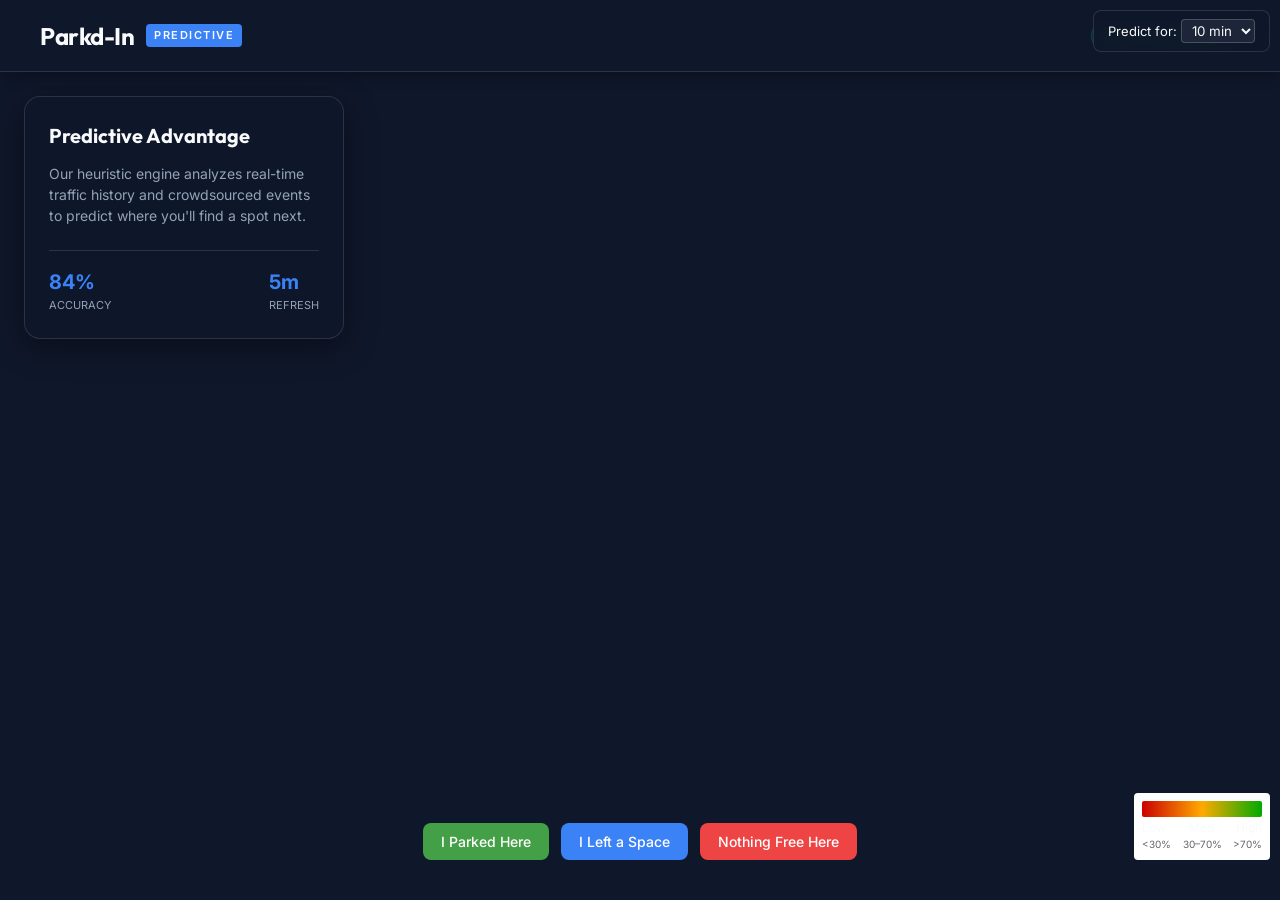
==== public/index.html @ 6e42a502 "Add Vercel deployment: LOCAL_MODE, static tiles, minimal API - api/index.py: minimal FastAPI app (no" ====
<!doctype html>
<html lang="en">
  <head>
    <meta charset="UTF-8" />
    <meta name="viewport" content="width=device-width, initial-scale=1.0" />
    <title>Parkd-In | Predictive Parking Assistant</title>
    <meta
      name="description"
      content="Predictive street parking availability in London. Find your spot with ease using our real-time heuristic probability engine."
    />
    <!-- Google Fonts: Inter & Outfit -->
    <link rel="preconnect" href="https://fonts.googleapis.com" />
    <link rel="preconnect" href="https://fonts.gstatic.com" crossorigin />
    <link
      href="https://fonts.googleapis.com/css2?family=Inter:wght@300;400;500;600&family=Outfit:wght@500;700&display=swap"
      rel="stylesheet"
    />
    <!-- Mapbox GL JS -->
    <script src="https://api.mapbox.com/mapbox-gl-js/v3.2.0/mapbox-gl.js"></script>
    <link
      href="https://api.mapbox.com/mapbox-gl-js/v3.2.0/mapbox-gl.css"
      rel="stylesheet"
    />
    <link rel="stylesheet" href="styles.css" />
  </head>
  <body>
    <header class="app-header">
      <div class="logo">
        <span class="logo-text">Parkd-In</span>
        <span class="logo-accent">PREDICTIVE</span>
      </div>
      <div class="status-badge" id="app-status">
        <span class="status-dot green"></span>
        <span class="status-label">Live Parking Data</span>
      </div>
    </header>

    <main id="map-container">
      <div id="map"></div>

      <!-- PH6-042 — Probability legend with gradient bar matching engine colors -->
      <div
        id="legend"
        style="
          position: fixed;
          bottom: 40px;
          right: 10px;
          background: white;
          padding: 8px;
          border-radius: 4px;
          font-size: 12px;
          z-index: 10;
          font-family: 'Inter', sans-serif;
        "
      >
        <div
          style="
            background: linear-gradient(to right, #cc0000, #ffaa00, #00aa00);
            height: 16px;
            width: 120px;
            border-radius: 2px;
          "
        ></div>
        <div
          style="
            display: flex;
            justify-content: space-between;
            width: 120px;
            margin-top: 2px;
          "
        >
          <span>Low</span>
          <span>Med</span>
          <span>High</span>
        </div>
        <div
          style="
            display: flex;
            justify-content: space-between;
            width: 120px;
            font-size: 10px;
            color: #666;
          "
        >
          <span><30%</span>
          <span>30–70%</span>
          <span>>70%</span>
        </div>
      </div>

      <!-- PH6-041 — Time window selector -->
      <div
        id="window-panel"
        style="
          position: fixed;
          top: 10px;
          right: 10px;
          z-index: 10;
          background: rgba(15, 23, 42, 0.92);
          backdrop-filter: blur(12px);
          -webkit-backdrop-filter: blur(12px);
          border: 1px solid rgba(255, 255, 255, 0.12);
          border-radius: 8px;
          padding: 8px 14px;
          color: #f8fafc;
          font-size: 13px;
          font-family: 'Inter', sans-serif;
        "
      >
        <label for="window-select">Predict for: </label>
        <select
          id="window-select"
          style="
            background: rgba(30, 41, 59, 0.9);
            color: #f8fafc;
            border: 1px solid rgba(255, 255, 255, 0.2);
            border-radius: 4px;
            padding: 2px 6px;
            font-family: 'Inter', sans-serif;
          "
        >
          <option value="5">5 min</option>
          <option value="10" selected>10 min</option>
          <option value="15">15 min</option>
        </select>
      </div>

      <div class="map-overlay info-card glass" id="info-overlay">
        <div class="card-content">
          <h2>Predictive Advantage</h2>
          <p>
            Our heuristic engine analyzes real-time traffic history and
            crowdsourced events to predict where you'll find a spot next.
          </p>
          <div class="stats-row">
            <div class="stat">
              <span class="stat-value">84%</span>
              <span class="stat-label">Accuracy</span>
            </div>
            <div class="stat">
              <span class="stat-value">5m</span>
              <span class="stat-label">Refresh</span>
            </div>
          </div>
        </div>
      </div>

      <div
        id="report-panel"
        style="
          position: fixed;
          bottom: 40px;
          left: 50%;
          transform: translateX(-50%);
          display: flex;
          gap: 12px;
          z-index: 10;
        "
      >
        <button
          id="btn-parked"
          style="
            background: #43a047;
            color: #fff;
            border: none;
            border-radius: 8px;
            padding: 10px 18px;
            font-size: 14px;
            font-weight: 500;
            cursor: pointer;
            font-family: 'Inter', sans-serif;
          "
        >
          I Parked Here
        </button>
        <button
          id="btn-left"
          style="
            background: #3b82f6;
            color: #fff;
            border: none;
            border-radius: 8px;
            padding: 10px 18px;
            font-size: 14px;
            font-weight: 500;
            cursor: pointer;
            font-family: 'Inter', sans-serif;
          "
        >
          I Left a Space
        </button>
        <button
          id="btn-searching"
          style="
            background: #ef4444;
            color: #fff;
            border: none;
            border-radius: 8px;
            padding: 10px 18px;
            font-size: 14px;
            font-weight: 500;
            cursor: pointer;
            font-family: 'Inter', sans-serif;
          "
        >
          Nothing Free Here
        </button>
      </div>

      <div
        id="report-status"
        style="
          display: none;
          position: fixed;
          bottom: 100px;
          left: 50%;
          transform: translateX(-50%);
          background: rgba(15, 23, 42, 0.92);
          backdrop-filter: blur(12px);
          -webkit-backdrop-filter: blur(12px);
          border: 1px solid rgba(255, 255, 255, 0.12);
          border-radius: 8px;
          padding: 10px 20px;
          color: #f8fafc;
          font-size: 14px;
          font-family: 'Inter', sans-serif;
          z-index: 10;
        "
      ></div>
    </main>

    <!-- PH6-041 — Time window selector HTML. -->
    <script src="map.js"></script>
  </body>
</html>
---- public/styles.css ----
/**
 * Parkd-In | Premium Map CSS
 * Purpose: Dark mode utility styles with interactive glassmorphism components.
 * Author: Antigravity AI Assistant
 */

:root {
  --bg-dark: #0f172a;
  --acc-primary: #3b82f6;
  --acc-secondary: #10b981;
  --acc-warning: #f59e0b;
  --acc-error: #ef4444;
  --text-primary: #f8fafc;
  --text-muted: #94a3b8;
  --glass-bg: rgba(15, 23, 42, 0.82);
  --glass-border: rgba(255, 255, 255, 0.12);
}

* {
  margin: 0;
  padding: 0;
  box-sizing: border-box;
}

body {
  font-family: "Inter", sans-serif;
  background-color: var(--bg-dark);
  color: var(--text-primary);
  line-height: 1.5;
  height: 100vh;
  width: 100vw;
  display: flex;
  flex-direction: column;
  overflow: hidden;
}

h1,
h2,
h3,
.logo-text {
  font-family: "Outfit", sans-serif;
  font-weight: 700;
}

/* Header UI */
.app-header {
  height: 72px;
  background: var(--bg-dark);
  display: flex;
  justify-content: space-between;
  align-items: center;
  padding: 0 40px;
  border-bottom: 1px solid var(--glass-border);
  z-index: 10;
  box-shadow: 0 4px 12px rgba(0, 0, 0, 0.3);
}

.logo {
  display: flex;
  align-items: center;
  gap: 12px;
}

.logo-text {
  font-size: 24px;
  letter-spacing: -0.5px;
  color: var(--text-primary);
}

.logo-accent {
  font-size: 11px;
  font-weight: 600;
  padding: 3px 8px;
  background: var(--acc-primary);
  border-radius: 4px;
  text-transform: uppercase;
  letter-spacing: 1.5px;
}

/* Status Badge */
.status-badge {
  background: rgba(16, 185, 129, 0.1);
  border: 1px solid rgba(16, 185, 129, 0.2);
  padding: 6px 14px;
  border-radius: 20px;
  display: flex;
  align-items: center;
  gap: 10px;
}

.status-dot {
  width: 8px;
  height: 8px;
  border-radius: 50%;
  background: var(--acc-secondary);
  box-shadow: 0 0 10px var(--acc-secondary);
  animation: pulse 2s infinite ease-in-out;
}

.status-label {
  font-size: 12px;
  font-weight: 500;
  color: var(--acc-secondary);
}

/* Map UI */
#map-container {
  flex-grow: 1;
  position: relative;
  width: 100%;
}

#map {
  width: 100%;
  height: 100%;
}

.map-overlay {
  position: absolute;
  z-index: 1;
  left: 24px;
  transition: all 0.3s cubic-bezier(0.4, 0, 0.2, 1);
}

.glass {
  background: var(--glass-bg);
  backdrop-filter: blur(16px);
  -webkit-backdrop-filter: blur(16px);
  border: 1px solid var(--glass-border);
  border-radius: 16px;
  box-shadow: 0 8px 32px rgba(0, 0, 0, 0.4);
  padding: 24px;
}

.legend {
  bottom: 24px;
  width: 280px;
}

.legend h3 {
  margin-bottom: 16px;
  font-size: 14px;
  text-transform: uppercase;
  letter-spacing: 1px;
  color: var(--text-muted);
}

.legend-scale {
  display: flex;
  flex-direction: column;
  gap: 12px;
}

.scale-row {
  display: flex;
  align-items: center;
  gap: 12px;
}

.dot {
  width: 10px;
  height: 10px;
  border-radius: 50%;
}

.dot.red {
  background: var(--acc-error);
  box-shadow: 0 0 8px var(--acc-error);
}
.dot.yellow {
  background: var(--acc-warning);
  box-shadow: 0 0 8px var(--acc-warning);
}
.dot.green {
  background: var(--acc-secondary);
  box-shadow: 0 0 8px var(--acc-secondary);
}

.label {
  font-size: 13px;
  color: var(--text-primary);
}

.info-card {
  top: 24px;
  width: 320px;
}

.info-card h2 {
  font-size: 20px;
  margin-bottom: 12px;
}

.info-card p {
  font-size: 14px;
  color: var(--text-muted);
  margin-bottom: 24px;
}

.stats-row {
  display: flex;
  justify-content: space-between;
  border-top: 1px solid var(--glass-border);
  padding-top: 16px;
}

.stat {
  display: flex;
  flex-direction: column;
}

.stat-value {
  font-size: 20px;
  font-weight: 700;
  color: var(--acc-primary);
}

.stat-label {
  font-size: 11px;
  text-transform: uppercase;
  color: var(--text-muted);
}

/* Animations */
@keyframes pulse {
  0% {
    opacity: 1;
    transform: scale(1);
  }
  50% {
    opacity: 0.5;
    transform: scale(1.1);
  }
  100% {
    opacity: 1;
    transform: scale(1);
  }
}

/* Mapbox UI Tweaks */
.mapboxgl-ctrl-group {
  background: var(--glass-bg) !important;
  border: 1px solid var(--glass-border) !important;
  backdrop-filter: blur(12px) !important;
}

.mapboxgl-ctrl-icon {
  filter: invert(1);
}
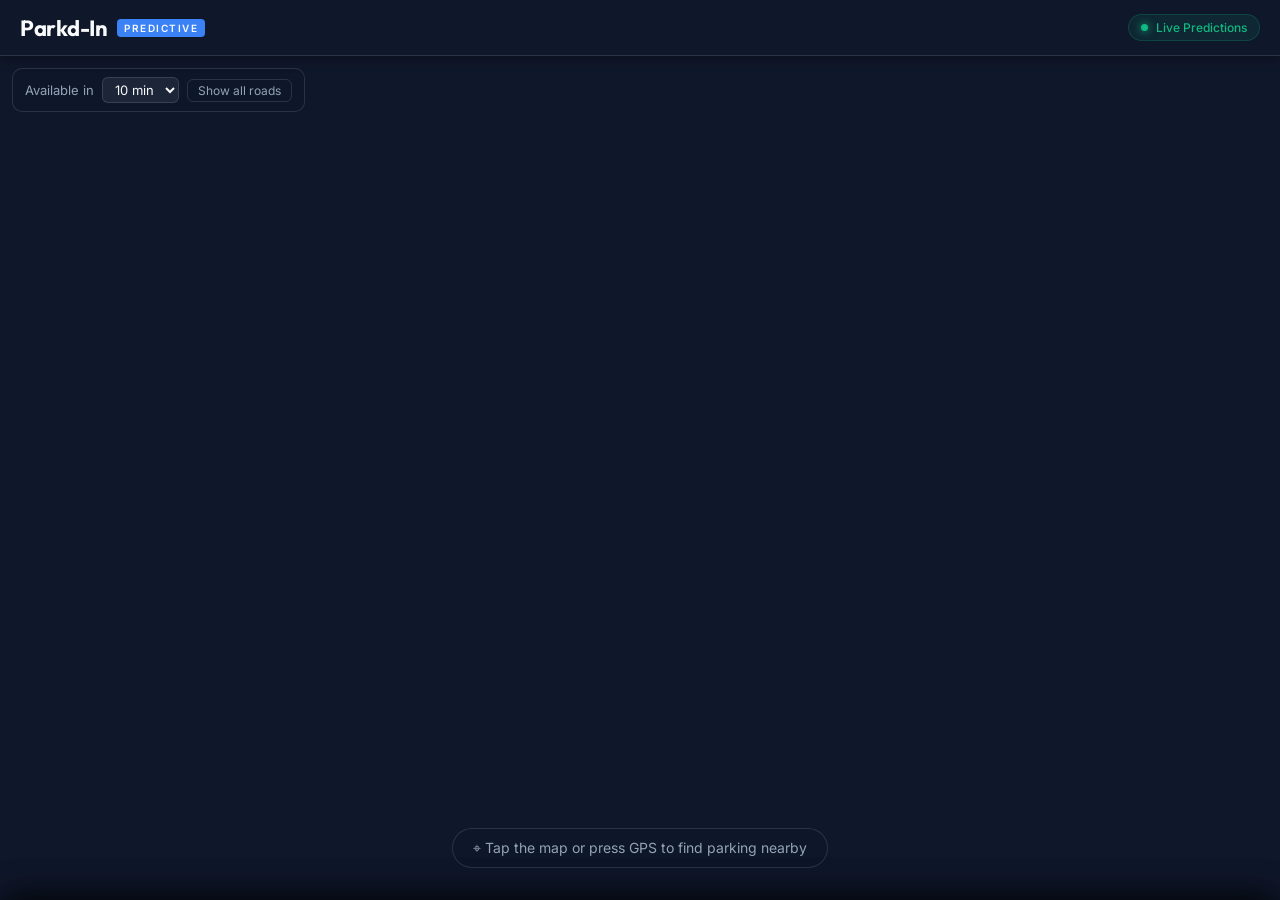
==== commit 64a9bbf6: "feat: new driver-first UI with P-markers, bottom sheet, and recommendations panel - index.html: rebu" ====
--- a/public/index.html
+++ b/public/index.html
@@ -6,7 +6,7 @@
     <title>Parkd-In | Predictive Parking Assistant</title>
     <meta
       name="description"
-      content="Predictive street parking availability in London. Find your spot with ease using our real-time heuristic probability engine."
+      content="Predictive street parking availability in London. Tap the map or use GPS to find the best spot near your destination."
     />
     <!-- Google Fonts: Inter & Outfit -->
     <link rel="preconnect" href="https://fonts.googleapis.com" />
@@ -17,13 +17,14 @@
     />
     <!-- Mapbox GL JS -->
     <script src="https://api.mapbox.com/mapbox-gl-js/v3.2.0/mapbox-gl.js"></script>
-    <link
-      href="https://api.mapbox.com/mapbox-gl-js/v3.2.0/mapbox-gl.css"
-      rel="stylesheet"
-    />
+    <link href="https://api.mapbox.com/mapbox-gl-js/v3.2.0/mapbox-gl.css" rel="stylesheet" />
     <link rel="stylesheet" href="styles.css" />
   </head>
   <body>
+
+    <!-- ------------------------------------------------------------------ -->
+    <!-- Header                                                               -->
+    <!-- ------------------------------------------------------------------ -->
     <header class="app-header">
       <div class="logo">
         <span class="logo-text">Parkd-In</span>
@@ -31,205 +32,94 @@
       </div>
       <div class="status-badge" id="app-status">
         <span class="status-dot green"></span>
-        <span class="status-label">Live Parking Data</span>
+        <span class="status-label">Live Predictions</span>
       </div>
     </header>
 
+    <!-- ------------------------------------------------------------------ -->
+    <!-- Map                                                                  -->
+    <!-- ------------------------------------------------------------------ -->
     <main id="map-container">
       <div id="map"></div>
 
-      <!-- PH6-042 — Probability legend with gradient bar matching engine colors -->
-      <div
-        id="legend"
-        style="
-          position: fixed;
-          bottom: 40px;
-          right: 10px;
-          background: white;
-          padding: 8px;
-          border-radius: 4px;
-          font-size: 12px;
-          z-index: 10;
-          font-family: 'Inter', sans-serif;
-        "
-      >
-        <div
-          style="
-            background: linear-gradient(to right, #cc0000, #ffaa00, #00aa00);
-            height: 16px;
-            width: 120px;
-            border-radius: 2px;
-          "
-        ></div>
-        <div
-          style="
-            display: flex;
-            justify-content: space-between;
-            width: 120px;
-            margin-top: 2px;
-          "
-        >
-          <span>Low</span>
-          <span>Med</span>
-          <span>High</span>
-        </div>
-        <div
-          style="
-            display: flex;
-            justify-content: space-between;
-            width: 120px;
-            font-size: 10px;
-            color: #666;
-          "
-        >
-          <span><30%</span>
-          <span>30–70%</span>
-          <span>>70%</span>
-        </div>
-      </div>
-
-      <!-- PH6-041 — Time window selector -->
-      <div
-        id="window-panel"
-        style="
-          position: fixed;
-          top: 10px;
-          right: 10px;
-          z-index: 10;
-          background: rgba(15, 23, 42, 0.92);
-          backdrop-filter: blur(12px);
-          -webkit-backdrop-filter: blur(12px);
-          border: 1px solid rgba(255, 255, 255, 0.12);
-          border-radius: 8px;
-          padding: 8px 14px;
-          color: #f8fafc;
-          font-size: 13px;
-          font-family: 'Inter', sans-serif;
-        "
-      >
-        <label for="window-select">Predict for: </label>
-        <select
-          id="window-select"
-          style="
-            background: rgba(30, 41, 59, 0.9);
-            color: #f8fafc;
-            border: 1px solid rgba(255, 255, 255, 0.2);
-            border-radius: 4px;
-            padding: 2px 6px;
-            font-family: 'Inter', sans-serif;
-          "
-        >
+      <!-- ---------------------------------------------------------------- -->
+      <!-- Top-left: time window selector                                    -->
+      <!-- ---------------------------------------------------------------- -->
+      <div id="window-panel">
+        <label for="window-select">Available in</label>
+        <select id="window-select">
           <option value="5">5 min</option>
           <option value="10" selected>10 min</option>
           <option value="15">15 min</option>
         </select>
+        <button id="btn-overlay" class="overlay-toggle">Show all roads</button>
       </div>
 
-      <div class="map-overlay info-card glass" id="info-overlay">
-        <div class="card-content">
-          <h2>Predictive Advantage</h2>
-          <p>
-            Our heuristic engine analyzes real-time traffic history and
-            crowdsourced events to predict where you'll find a spot next.
-          </p>
-          <div class="stats-row">
-            <div class="stat">
-              <span class="stat-value">84%</span>
-              <span class="stat-label">Accuracy</span>
-            </div>
-            <div class="stat">
-              <span class="stat-value">5m</span>
-              <span class="stat-label">Refresh</span>
-            </div>
+      <!-- ---------------------------------------------------------------- -->
+      <!-- Bottom: tap-to-search hint (hidden once search centre is set)    -->
+      <!-- ---------------------------------------------------------------- -->
+      <div id="search-hint">
+        <span>&#8982;</span> Tap the map or press GPS to find parking nearby
+      </div>
+
+      <!-- ---------------------------------------------------------------- -->
+      <!-- Recommendations panel (slides up after search centre is set)     -->
+      <!-- ---------------------------------------------------------------- -->
+      <div id="recommendations-panel">
+        <div id="rec-header">
+          <span id="rec-title">Nearest parking</span>
+          <span id="rec-subtitle">500 m radius</span>
+        </div>
+        <ul id="rec-list"></ul>
+      </div>
+
+      <!-- ---------------------------------------------------------------- -->
+      <!-- Bottom-sheet: segment detail (slides up on marker / list tap)    -->
+      <!-- ---------------------------------------------------------------- -->
+      <div id="detail-sheet">
+        <button id="sheet-close" aria-label="Close">&times;</button>
+
+        <div id="sheet-header">
+          <div id="sheet-street">—</div>
+          <div id="sheet-walk"></div>
+        </div>
+
+        <div id="sheet-predictions">
+          <div class="pred-col">
+            <div class="pred-label">5 min</div>
+            <div class="pred-val" id="sheet-5min">—</div>
+          </div>
+          <div class="pred-col pred-col--mid">
+            <div class="pred-label">10 min</div>
+            <div class="pred-val" id="sheet-10min">—</div>
+          </div>
+          <div class="pred-col">
+            <div class="pred-label">15 min</div>
+            <div class="pred-val" id="sheet-15min">—</div>
+          </div>
+        </div>
+
+        <div id="sheet-hint-text"></div>
+
+        <div id="sheet-actions">
+          <a id="sheet-navigate" href="#" target="_blank" rel="noopener" class="btn-nav">
+            Navigate here
+          </a>
+          <div id="sheet-report-btns">
+            <button id="btn-parked"    class="btn-report btn-parked">I Parked</button>
+            <button id="btn-left"      class="btn-report btn-left">I Left</button>
+            <button id="btn-searching" class="btn-report btn-searching">Still Busy</button>
           </div>
         </div>
       </div>
 
-      <div
-        id="report-panel"
-        style="
-          position: fixed;
-          bottom: 40px;
-          left: 50%;
-          transform: translateX(-50%);
-          display: flex;
-          gap: 12px;
-          z-index: 10;
-        "
-      >
-        <button
-          id="btn-parked"
-          style="
-            background: #43a047;
-            color: #fff;
-            border: none;
-            border-radius: 8px;
-            padding: 10px 18px;
-            font-size: 14px;
-            font-weight: 500;
-            cursor: pointer;
-            font-family: 'Inter', sans-serif;
-          "
-        >
-          I Parked Here
-        </button>
-        <button
-          id="btn-left"
-          style="
-            background: #3b82f6;
-            color: #fff;
-            border: none;
-            border-radius: 8px;
-            padding: 10px 18px;
-            font-size: 14px;
-            font-weight: 500;
-            cursor: pointer;
-            font-family: 'Inter', sans-serif;
-          "
-        >
-          I Left a Space
-        </button>
-        <button
-          id="btn-searching"
-          style="
-            background: #ef4444;
-            color: #fff;
-            border: none;
-            border-radius: 8px;
-            padding: 10px 18px;
-            font-size: 14px;
-            font-weight: 500;
-            cursor: pointer;
-            font-family: 'Inter', sans-serif;
-          "
-        >
-          Nothing Free Here
-        </button>
-      </div>
+      <!-- ---------------------------------------------------------------- -->
+      <!-- Report status toast                                               -->
+      <!-- ---------------------------------------------------------------- -->
+      <div id="report-status"></div>
 
-      <div
-        id="report-status"
-        style="
-          display: none;
-          position: fixed;
-          bottom: 100px;
-          left: 50%;
-          transform: translateX(-50%);
-          background: rgba(15, 23, 42, 0.92);
-          backdrop-filter: blur(12px);
-          -webkit-backdrop-filter: blur(12px);
-          border: 1px solid rgba(255, 255, 255, 0.12);
-          border-radius: 8px;
-          padding: 10px 20px;
-          color: #f8fafc;
-          font-size: 14px;
-          font-family: 'Inter', sans-serif;
-          z-index: 10;
-        "
-      ></div>
     </main>
 
-    <!-- PH6-041 — Time window selector HTML. -->
     <script src="map.js"></script>
   </body>
 </html>
--- a/public/styles.css
+++ b/public/styles.css
@@ -1,32 +1,34 @@
 /**
- * Parkd-In | Premium Map CSS
- * Purpose: Dark mode utility styles with interactive glassmorphism components.
- * Author: Antigravity AI Assistant
+ * Parkd-In | Styles
+ * Dark glassmorphism base + driver-first UX components.
  */
 
+/* =========================================================================
+   Custom properties
+   ========================================================================= */
 :root {
-  --bg-dark: #0f172a;
-  --acc-primary: #3b82f6;
-  --acc-secondary: #10b981;
-  --acc-warning: #f59e0b;
-  --acc-error: #ef4444;
-  --text-primary: #f8fafc;
-  --text-muted: #94a3b8;
-  --glass-bg: rgba(15, 23, 42, 0.82);
-  --glass-border: rgba(255, 255, 255, 0.12);
-}
-
-* {
-  margin: 0;
-  padding: 0;
-  box-sizing: border-box;
-}
+  --bg-dark:        #0f172a;
+  --acc-primary:    #3b82f6;
+  --acc-secondary:  #10b981;
+  --acc-warning:    #f59e0b;
+  --acc-error:      #ef4444;
+  --text-primary:   #f8fafc;
+  --text-muted:     #94a3b8;
+  --glass-bg:       rgba(15, 23, 42, 0.88);
+  --glass-border:   rgba(255, 255, 255, 0.12);
+  --sheet-radius:   20px;
+  --panel-shadow:   0 -4px 32px rgba(0, 0, 0, 0.5);
+}
+
+/* =========================================================================
+   Reset
+   ========================================================================= */
+* { margin: 0; padding: 0; box-sizing: border-box; }
 
 body {
   font-family: "Inter", sans-serif;
-  background-color: var(--bg-dark);
+  background: var(--bg-dark);
   color: var(--text-primary);
-  line-height: 1.5;
   height: 100vh;
   width: 100vw;
   display: flex;
@@ -34,66 +36,57 @@
   overflow: hidden;
 }
 
-h1,
-h2,
-h3,
-.logo-text {
+h1, h2, h3, .logo-text {
   font-family: "Outfit", sans-serif;
   font-weight: 700;
 }
 
-/* Header UI */
+/* =========================================================================
+   Header
+   ========================================================================= */
 .app-header {
-  height: 72px;
+  height: 56px;
   background: var(--bg-dark);
   display: flex;
   justify-content: space-between;
   align-items: center;
-  padding: 0 40px;
+  padding: 0 20px;
   border-bottom: 1px solid var(--glass-border);
-  z-index: 10;
-  box-shadow: 0 4px 12px rgba(0, 0, 0, 0.3);
-}
-
-.logo {
-  display: flex;
-  align-items: center;
-  gap: 12px;
-}
-
-.logo-text {
-  font-size: 24px;
-  letter-spacing: -0.5px;
-  color: var(--text-primary);
-}
+  z-index: 20;
+  flex-shrink: 0;
+  box-shadow: 0 2px 12px rgba(0, 0, 0, 0.4);
+}
+
+.logo { display: flex; align-items: center; gap: 10px; }
+
+.logo-text { font-size: 22px; letter-spacing: -0.5px; }
 
 .logo-accent {
-  font-size: 11px;
+  font-size: 10px;
   font-weight: 600;
-  padding: 3px 8px;
+  padding: 3px 7px;
   background: var(--acc-primary);
   border-radius: 4px;
   text-transform: uppercase;
   letter-spacing: 1.5px;
 }
 
-/* Status Badge */
 .status-badge {
   background: rgba(16, 185, 129, 0.1);
   border: 1px solid rgba(16, 185, 129, 0.2);
-  padding: 6px 14px;
+  padding: 5px 12px;
   border-radius: 20px;
   display: flex;
   align-items: center;
-  gap: 10px;
+  gap: 8px;
 }
 
 .status-dot {
-  width: 8px;
-  height: 8px;
+  width: 7px;
+  height: 7px;
   border-radius: 50%;
   background: var(--acc-secondary);
-  box-shadow: 0 0 10px var(--acc-secondary);
+  box-shadow: 0 0 8px var(--acc-secondary);
   animation: pulse 2s infinite ease-in-out;
 }
 
@@ -103,147 +96,417 @@
   color: var(--acc-secondary);
 }
 
-/* Map UI */
+/* =========================================================================
+   Map container
+   ========================================================================= */
 #map-container {
   flex-grow: 1;
   position: relative;
   width: 100%;
-}
-
-#map {
-  width: 100%;
-  height: 100%;
-}
-
-.map-overlay {
+  overflow: hidden;
+}
+
+#map { width: 100%; height: 100%; }
+
+/* =========================================================================
+   Window panel (top-left)
+   ========================================================================= */
+#window-panel {
   position: absolute;
-  z-index: 1;
-  left: 24px;
-  transition: all 0.3s cubic-bezier(0.4, 0, 0.2, 1);
-}
-
-.glass {
+  top: 12px;
+  left: 12px;
+  z-index: 10;
+  background: var(--glass-bg);
+  backdrop-filter: blur(12px);
+  -webkit-backdrop-filter: blur(12px);
+  border: 1px solid var(--glass-border);
+  border-radius: 10px;
+  padding: 8px 12px;
+  display: flex;
+  align-items: center;
+  gap: 8px;
+  font-size: 13px;
+  color: var(--text-primary);
+}
+
+#window-panel label { color: var(--text-muted); white-space: nowrap; }
+
+#window-select {
+  background: rgba(30, 41, 59, 0.9);
+  color: var(--text-primary);
+  border: 1px solid var(--glass-border);
+  border-radius: 6px;
+  padding: 3px 8px;
+  font-family: "Inter", sans-serif;
+  font-size: 13px;
+  cursor: pointer;
+}
+
+.overlay-toggle {
+  background: transparent;
+  color: var(--text-muted);
+  border: 1px solid var(--glass-border);
+  border-radius: 6px;
+  padding: 3px 10px;
+  font-size: 12px;
+  font-family: "Inter", sans-serif;
+  cursor: pointer;
+  white-space: nowrap;
+  transition: color 0.2s, border-color 0.2s;
+}
+.overlay-toggle:hover { color: var(--text-primary); border-color: rgba(255,255,255,0.3); }
+
+/* =========================================================================
+   Search hint (visible until first search centre)
+   ========================================================================= */
+#search-hint {
+  position: absolute;
+  bottom: 32px;
+  left: 50%;
+  transform: translateX(-50%);
+  background: var(--glass-bg);
+  backdrop-filter: blur(12px);
+  -webkit-backdrop-filter: blur(12px);
+  border: 1px solid var(--glass-border);
+  border-radius: 24px;
+  padding: 10px 20px;
+  font-size: 14px;
+  color: var(--text-muted);
+  z-index: 10;
+  pointer-events: none;
+  white-space: nowrap;
+  transition: opacity 0.3s;
+}
+#search-hint.hidden { opacity: 0; }
+
+/* =========================================================================
+   Recommendations panel (slides up from bottom)
+   ========================================================================= */
+#recommendations-panel {
+  position: absolute;
+  bottom: 0;
+  left: 0;
+  right: 0;
+  z-index: 11;
   background: var(--glass-bg);
   backdrop-filter: blur(16px);
   -webkit-backdrop-filter: blur(16px);
-  border: 1px solid var(--glass-border);
-  border-radius: 16px;
-  box-shadow: 0 8px 32px rgba(0, 0, 0, 0.4);
-  padding: 24px;
-}
-
-.legend {
-  bottom: 24px;
-  width: 280px;
-}
-
-.legend h3 {
-  margin-bottom: 16px;
+  border-top: 1px solid var(--glass-border);
+  border-radius: var(--sheet-radius) var(--sheet-radius) 0 0;
+  box-shadow: var(--panel-shadow);
+  padding: 16px 16px 20px;
+  transform: translateY(100%);
+  transition: transform 0.35s cubic-bezier(0.4, 0, 0.2, 1);
+  max-height: 45vh;
+  overflow-y: auto;
+}
+#recommendations-panel.visible { transform: translateY(0); }
+
+#rec-header {
+  display: flex;
+  justify-content: space-between;
+  align-items: baseline;
+  margin-bottom: 12px;
+}
+#rec-title   { font-size: 15px; font-weight: 600; }
+#rec-subtitle { font-size: 12px; color: var(--text-muted); }
+
+#rec-list {
+  list-style: none;
+  display: flex;
+  flex-direction: column;
+  gap: 8px;
+}
+
+.rec-item {
+  display: flex;
+  align-items: center;
+  gap: 10px;
+  padding: 10px 12px;
+  background: rgba(255, 255, 255, 0.05);
+  border: 1px solid var(--glass-border);
+  border-radius: 10px;
+  cursor: pointer;
+  transition: background 0.15s;
+}
+.rec-item:hover { background: rgba(255, 255, 255, 0.09); }
+
+.rec-badge {
+  width: 26px;
+  height: 26px;
+  border-radius: 50%;
+  display: flex;
+  align-items: center;
+  justify-content: center;
+  font-size: 12px;
+  font-weight: 700;
+  color: #fff;
+  flex-shrink: 0;
+}
+
+.rec-name {
+  flex: 1;
   font-size: 14px;
-  text-transform: uppercase;
-  letter-spacing: 1px;
-  color: var(--text-muted);
-}
-
-.legend-scale {
+  font-weight: 500;
+  white-space: nowrap;
+  overflow: hidden;
+  text-overflow: ellipsis;
+}
+
+.rec-prob {
+  font-size: 14px;
+  font-weight: 700;
+  flex-shrink: 0;
+}
+
+.rec-walk {
+  font-size: 12px;
+  color: var(--text-muted);
+  flex-shrink: 0;
+}
+
+.rec-empty {
+  font-size: 13px;
+  color: var(--text-muted);
+  padding: 8px 0;
+  list-style: none;
+}
+
+/* =========================================================================
+   Detail bottom sheet
+   ========================================================================= */
+#detail-sheet {
+  position: absolute;
+  bottom: 0;
+  left: 0;
+  right: 0;
+  z-index: 12;
+  background: #131e32;
+  border-top: 1px solid var(--glass-border);
+  border-radius: var(--sheet-radius) var(--sheet-radius) 0 0;
+  box-shadow: var(--panel-shadow);
+  padding: 20px 20px 32px;
+  transform: translateY(100%);
+  transition: transform 0.35s cubic-bezier(0.4, 0, 0.2, 1);
+}
+#detail-sheet.visible { transform: translateY(0); }
+
+#sheet-close {
+  position: absolute;
+  top: 14px;
+  right: 16px;
+  background: transparent;
+  border: none;
+  color: var(--text-muted);
+  font-size: 22px;
+  line-height: 1;
+  cursor: pointer;
+  padding: 4px 8px;
+}
+#sheet-close:hover { color: var(--text-primary); }
+
+#sheet-header { margin-bottom: 16px; padding-right: 32px; }
+
+#sheet-street {
+  font-size: 18px;
+  font-weight: 700;
+  font-family: "Outfit", sans-serif;
+  margin-bottom: 4px;
+}
+
+#sheet-walk { font-size: 13px; color: var(--text-muted); }
+
+/* 3-column prediction grid */
+#sheet-predictions {
+  display: flex;
+  border: 1px solid var(--glass-border);
+  border-radius: 12px;
+  overflow: hidden;
+  margin-bottom: 14px;
+}
+
+.pred-col {
+  flex: 1;
   display: flex;
   flex-direction: column;
-  gap: 12px;
-}
-
-.scale-row {
-  display: flex;
-  align-items: center;
-  gap: 12px;
-}
-
-.dot {
-  width: 10px;
-  height: 10px;
-  border-radius: 50%;
-}
-
-.dot.red {
-  background: var(--acc-error);
-  box-shadow: 0 0 8px var(--acc-error);
-}
-.dot.yellow {
-  background: var(--acc-warning);
-  box-shadow: 0 0 8px var(--acc-warning);
-}
-.dot.green {
-  background: var(--acc-secondary);
-  box-shadow: 0 0 8px var(--acc-secondary);
-}
-
-.label {
-  font-size: 13px;
-  color: var(--text-primary);
-}
-
-.info-card {
-  top: 24px;
-  width: 320px;
-}
-
-.info-card h2 {
-  font-size: 20px;
-  margin-bottom: 12px;
-}
-
-.info-card p {
-  font-size: 14px;
-  color: var(--text-muted);
-  margin-bottom: 24px;
-}
-
-.stats-row {
-  display: flex;
-  justify-content: space-between;
-  border-top: 1px solid var(--glass-border);
-  padding-top: 16px;
-}
-
-.stat {
-  display: flex;
-  flex-direction: column;
-}
-
-.stat-value {
-  font-size: 20px;
-  font-weight: 700;
-  color: var(--acc-primary);
-}
-
-.stat-label {
+  align-items: center;
+  padding: 12px 0;
+  gap: 4px;
+}
+
+.pred-col--mid {
+  border-left: 1px solid var(--glass-border);
+  border-right: 1px solid var(--glass-border);
+}
+
+.pred-label {
   font-size: 11px;
   text-transform: uppercase;
-  color: var(--text-muted);
-}
-
-/* Animations */
-@keyframes pulse {
-  0% {
-    opacity: 1;
-    transform: scale(1);
-  }
-  50% {
-    opacity: 0.5;
-    transform: scale(1.1);
-  }
-  100% {
-    opacity: 1;
-    transform: scale(1);
-  }
-}
-
-/* Mapbox UI Tweaks */
+  letter-spacing: 0.8px;
+  color: var(--text-muted);
+}
+
+.pred-val {
+  font-size: 22px;
+  font-weight: 700;
+  font-family: "Outfit", sans-serif;
+}
+
+#sheet-hint-text {
+  font-size: 12px;
+  color: var(--text-muted);
+  margin-bottom: 16px;
+  line-height: 1.5;
+  min-height: 18px;
+}
+
+/* Actions row */
+#sheet-actions {
+  display: flex;
+  flex-direction: column;
+  gap: 10px;
+}
+
+.btn-nav {
+  display: block;
+  text-align: center;
+  background: var(--acc-primary);
+  color: #fff;
+  text-decoration: none;
+  border-radius: 10px;
+  padding: 12px;
+  font-size: 15px;
+  font-weight: 600;
+  transition: opacity 0.15s;
+}
+.btn-nav:hover { opacity: 0.9; }
+
+#sheet-report-btns {
+  display: flex;
+  gap: 8px;
+}
+
+.btn-report {
+  flex: 1;
+  border: none;
+  border-radius: 8px;
+  padding: 10px 6px;
+  font-size: 12px;
+  font-weight: 600;
+  font-family: "Inter", sans-serif;
+  cursor: pointer;
+  transition: opacity 0.15s;
+}
+.btn-report:hover { opacity: 0.85; }
+
+.btn-parked    { background: #166534; color: #86efac; }
+.btn-left      { background: #1e3a5f; color: #93c5fd; }
+.btn-searching { background: #7f1d1d; color: #fca5a5; }
+
+/* =========================================================================
+   Report status toast
+   ========================================================================= */
+#report-status {
+  display: none;
+  position: absolute;
+  bottom: 100px;
+  left: 50%;
+  transform: translateX(-50%);
+  background: var(--glass-bg);
+  backdrop-filter: blur(12px);
+  -webkit-backdrop-filter: blur(12px);
+  border: 1px solid var(--glass-border);
+  border-radius: 24px;
+  padding: 10px 20px;
+  color: var(--text-primary);
+  font-size: 14px;
+  white-space: nowrap;
+  z-index: 15;
+}
+
+/* =========================================================================
+   P-markers (injected by map.js)
+   ========================================================================= */
+.parking-marker {
+  display: flex;
+  flex-direction: column;
+  align-items: center;
+  cursor: pointer;
+  user-select: none;
+}
+
+.marker-pin {
+  width: 32px;
+  height: 32px;
+  border-radius: 50% 50% 50% 0;
+  transform: rotate(-45deg);
+  display: flex;
+  align-items: center;
+  justify-content: center;
+  box-shadow: 0 2px 8px rgba(0,0,0,0.5);
+  border: 2px solid rgba(255,255,255,0.25);
+}
+
+.marker-rank {
+  transform: rotate(45deg);
+  font-size: 13px;
+  font-weight: 700;
+  color: #fff;
+  font-family: "Outfit", sans-serif;
+}
+
+.marker-walk {
+  margin-top: 4px;
+  background: rgba(15, 23, 42, 0.85);
+  color: #f8fafc;
+  font-size: 11px;
+  font-weight: 600;
+  padding: 2px 6px;
+  border-radius: 8px;
+  white-space: nowrap;
+  border: 1px solid var(--glass-border);
+}
+
+/* =========================================================================
+   Destination pin (injected by map.js)
+   ========================================================================= */
+.destination-pin {
+  width: 18px;
+  height: 18px;
+  background: #fff;
+  border: 3px solid var(--acc-primary);
+  border-radius: 50%;
+  box-shadow: 0 0 0 4px rgba(59, 130, 246, 0.3);
+}
+
+/* =========================================================================
+   Mapbox control overrides
+   ========================================================================= */
 .mapboxgl-ctrl-group {
   background: var(--glass-bg) !important;
   border: 1px solid var(--glass-border) !important;
   backdrop-filter: blur(12px) !important;
 }
 
-.mapboxgl-ctrl-icon {
-  filter: invert(1);
-}
+.mapboxgl-ctrl-icon { filter: invert(1); }
+
+/* =========================================================================
+   Animations
+   ========================================================================= */
+@keyframes pulse {
+  0%   { opacity: 1; transform: scale(1);   }
+  50%  { opacity: 0.5; transform: scale(1.1); }
+  100% { opacity: 1; transform: scale(1);   }
+}
+
+/* =========================================================================
+   Mobile adjustments
+   ========================================================================= */
+@media (max-width: 480px) {
+  .app-header { padding: 0 14px; height: 52px; }
+  .logo-text  { font-size: 19px; }
+  #window-panel { flex-wrap: wrap; max-width: calc(100vw - 120px); }
+  #rec-list   { gap: 6px; }
+  #detail-sheet { padding: 16px 16px 28px; }
+  .pred-val   { font-size: 20px; }
+}
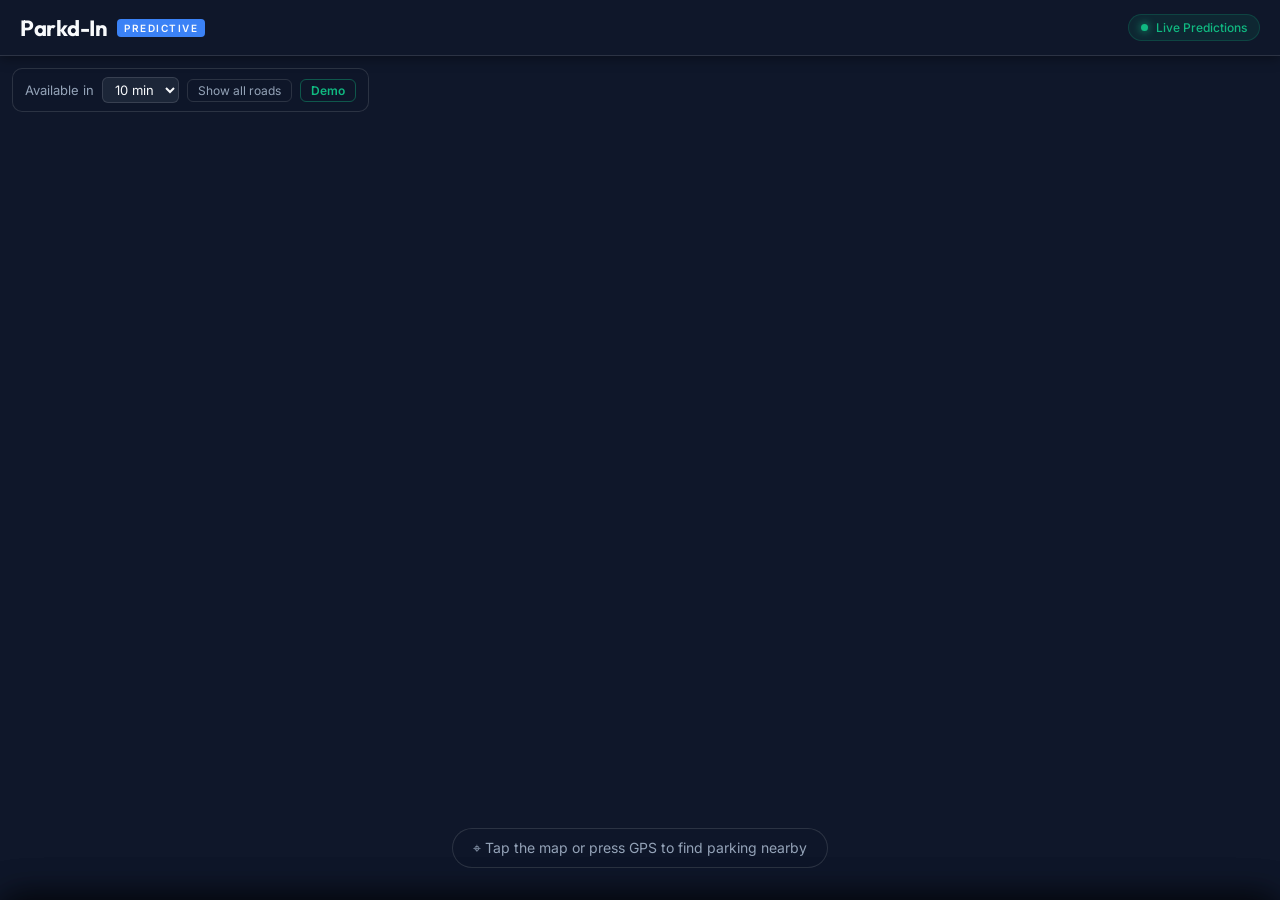
==== commit 50036dff: "feat: add Demo button that flies to Camden Town and triggers parking search Adds a one-click demo sh" ====
--- a/public/index.html
+++ b/public/index.html
@@ -53,6 +53,7 @@
           <option value="15">15 min</option>
         </select>
         <button id="btn-overlay" class="overlay-toggle">Show all roads</button>
+        <button id="btn-demo" class="overlay-toggle demo-btn">Demo</button>
       </div>
 
       <!-- ---------------------------------------------------------------- -->
--- a/public/styles.css
+++ b/public/styles.css
@@ -155,6 +155,13 @@
   transition: color 0.2s, border-color 0.2s;
 }
 .overlay-toggle:hover { color: var(--text-primary); border-color: rgba(255,255,255,0.3); }
+
+.demo-btn {
+  color: var(--acc-secondary);
+  border-color: rgba(16, 185, 129, 0.4);
+  font-weight: 600;
+}
+.demo-btn:hover { color: #fff; border-color: var(--acc-secondary); background: rgba(16, 185, 129, 0.15); }
 
 /* =========================================================================
    Search hint (visible until first search centre)
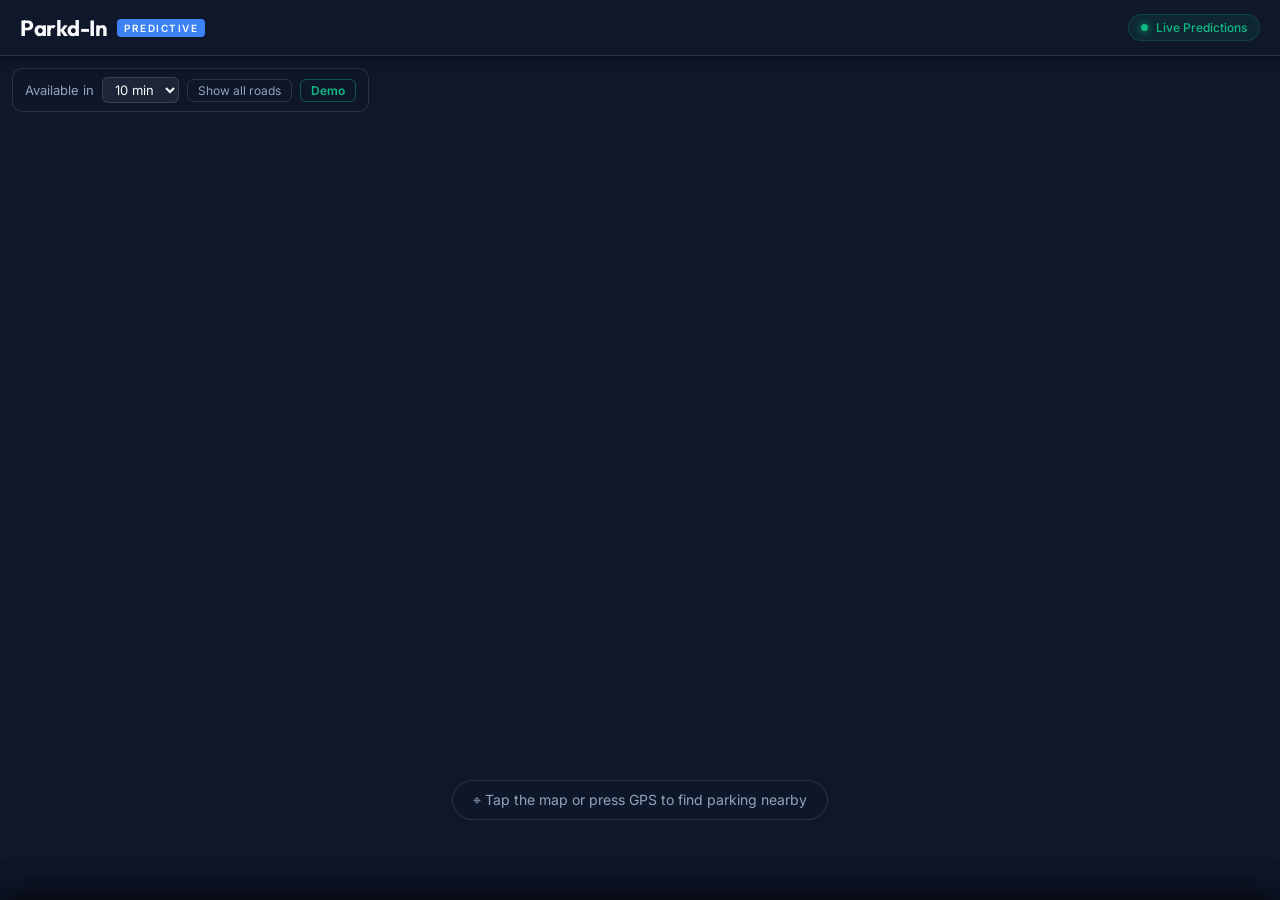
==== commit b1635ff3: "feat: add close button to recommendations panel - × button top-right dismisses the panel, clears mar" ====
--- a/public/index.html
+++ b/public/index.html
@@ -68,8 +68,11 @@
       <!-- ---------------------------------------------------------------- -->
       <div id="recommendations-panel">
         <div id="rec-header">
-          <span id="rec-title">Nearest parking</span>
-          <span id="rec-subtitle">500 m radius</span>
+          <div id="rec-title-group">
+            <span id="rec-title">Nearest parking</span>
+            <span id="rec-subtitle">500 m radius</span>
+          </div>
+          <button id="rec-close" aria-label="Close">&times;</button>
         </div>
         <ul id="rec-list"></ul>
       </div>
--- a/public/styles.css
+++ b/public/styles.css
@@ -30,6 +30,7 @@
   background: var(--bg-dark);
   color: var(--text-primary);
   height: 100vh;
+  height: 100dvh;
   width: 100vw;
   display: flex;
   flex-direction: column;
@@ -168,7 +169,7 @@
    ========================================================================= */
 #search-hint {
   position: absolute;
-  bottom: 32px;
+  bottom: calc(80px + env(safe-area-inset-bottom, 0px));
   left: 50%;
   transform: translateX(-50%);
   background: var(--glass-bg);
@@ -204,7 +205,8 @@
   padding: 16px 16px 20px;
   transform: translateY(100%);
   transition: transform 0.35s cubic-bezier(0.4, 0, 0.2, 1);
-  max-height: 45vh;
+  max-height: 58vh;
+  max-height: 58dvh;
   overflow-y: auto;
 }
 #recommendations-panel.visible { transform: translateY(0); }
@@ -212,11 +214,25 @@
 #rec-header {
   display: flex;
   justify-content: space-between;
-  align-items: baseline;
+  align-items: center;
   margin-bottom: 12px;
 }
-#rec-title   { font-size: 15px; font-weight: 600; }
-#rec-subtitle { font-size: 12px; color: var(--text-muted); }
+
+#rec-title-group { display: flex; align-items: baseline; gap: 8px; }
+#rec-title       { font-size: 15px; font-weight: 600; }
+#rec-subtitle    { font-size: 12px; color: var(--text-muted); }
+
+#rec-close {
+  background: transparent;
+  border: none;
+  color: var(--text-muted);
+  font-size: 22px;
+  line-height: 1;
+  cursor: pointer;
+  padding: 4px 8px;
+  flex-shrink: 0;
+}
+#rec-close:hover { color: var(--text-primary); }
 
 #rec-list {
   list-style: none;
@@ -292,7 +308,10 @@
   border-top: 1px solid var(--glass-border);
   border-radius: var(--sheet-radius) var(--sheet-radius) 0 0;
   box-shadow: var(--panel-shadow);
-  padding: 20px 20px 32px;
+  padding: 20px 20px calc(24px + env(safe-area-inset-bottom, 0px));
+  max-height: calc(92vh - 56px);
+  max-height: calc(92dvh - 56px);
+  overflow-y: auto;
   transform: translateY(100%);
   transition: transform 0.35s cubic-bezier(0.4, 0, 0.2, 1);
 }
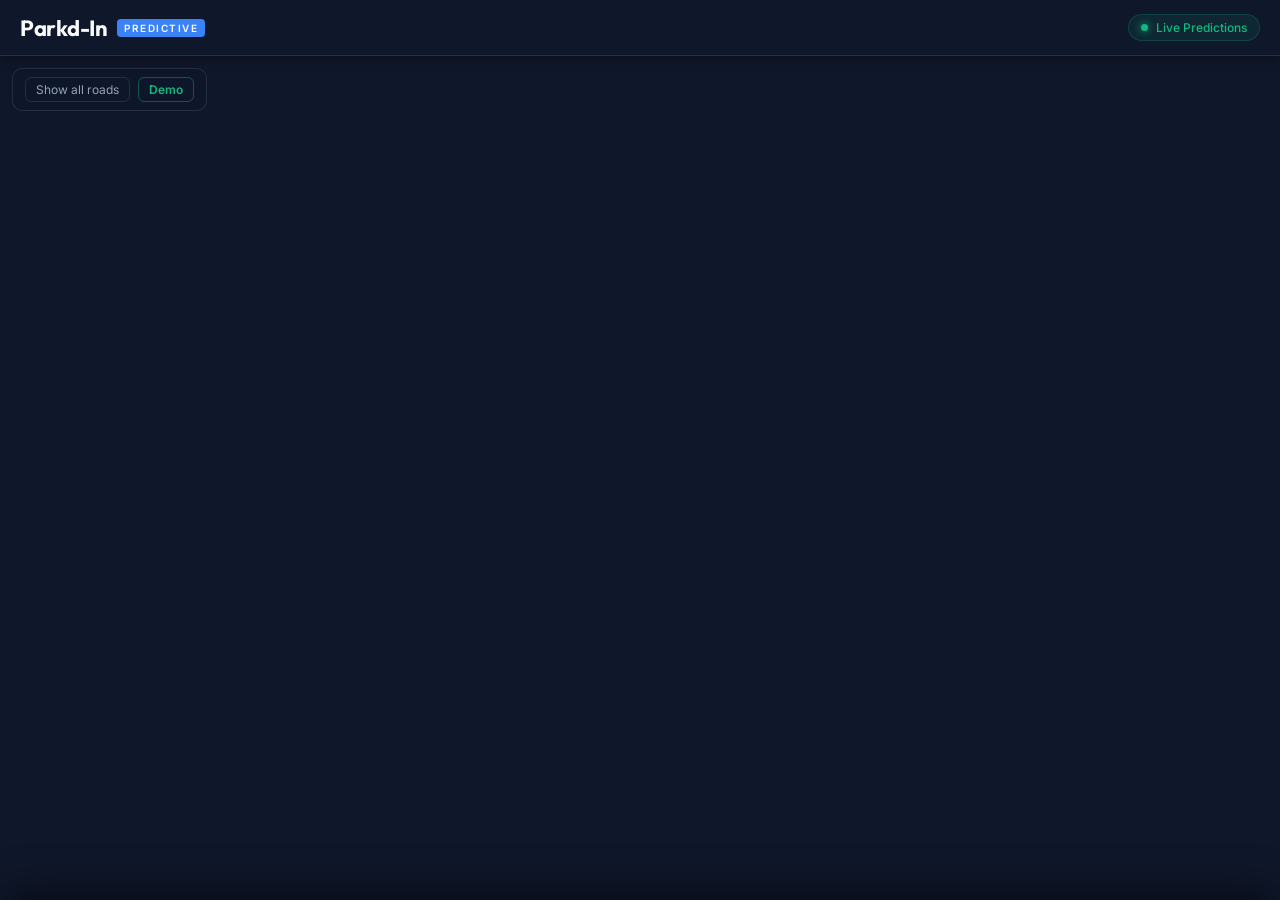
==== commit 45a7ae8e: "feat: single-sheet redesign — Level 0/1/2 drawer, tier system, circular markers Replaces the two com" ====
--- a/public/index.html
+++ b/public/index.html
@@ -6,13 +6,13 @@
     <title>Parkd-In | Predictive Parking Assistant</title>
     <meta
       name="description"
-      content="Predictive street parking availability in London. Tap the map or use GPS to find the best spot near your destination."
+      content="Predictive street parking availability in London. GPS-first, zero-tap best spot."
     />
     <!-- Google Fonts: Inter & Outfit -->
     <link rel="preconnect" href="https://fonts.googleapis.com" />
     <link rel="preconnect" href="https://fonts.gstatic.com" crossorigin />
     <link
-      href="https://fonts.googleapis.com/css2?family=Inter:wght@300;400;500;600&family=Outfit:wght@500;700&display=swap"
+      href="https://fonts.googleapis.com/css2?family=Inter:wght@400;500;600;700&family=Outfit:wght@700;900&display=swap"
       rel="stylesheet"
     />
     <!-- Mapbox GL JS -->
@@ -30,8 +30,8 @@
         <span class="logo-text">Parkd-In</span>
         <span class="logo-accent">PREDICTIVE</span>
       </div>
-      <div class="status-badge" id="app-status">
-        <span class="status-dot green"></span>
+      <div class="status-badge">
+        <span class="status-dot"></span>
         <span class="status-label">Live Predictions</span>
       </div>
     </header>
@@ -42,85 +42,121 @@
     <main id="map-container">
       <div id="map"></div>
 
-      <!-- ---------------------------------------------------------------- -->
-      <!-- Top-left: time window selector                                    -->
-      <!-- ---------------------------------------------------------------- -->
+      <!-- Top-left utility panel: overlay toggle + demo only -->
       <div id="window-panel">
-        <label for="window-select">Available in</label>
-        <select id="window-select">
-          <option value="5">5 min</option>
-          <option value="10" selected>10 min</option>
-          <option value="15">15 min</option>
-        </select>
         <button id="btn-overlay" class="overlay-toggle">Show all roads</button>
         <button id="btn-demo" class="overlay-toggle demo-btn">Demo</button>
       </div>
 
       <!-- ---------------------------------------------------------------- -->
-      <!-- Bottom: tap-to-search hint (hidden once search centre is set)    -->
+      <!-- Single bottom sheet — Level 0 (glance) / 1 (list) / 2 (detail)  -->
       <!-- ---------------------------------------------------------------- -->
-      <div id="search-hint">
-        <span>&#8982;</span> Tap the map or press GPS to find parking nearby
-      </div>
+      <div id="bottom-sheet" class="sheet-hidden">
 
-      <!-- ---------------------------------------------------------------- -->
-      <!-- Recommendations panel (slides up after search centre is set)     -->
-      <!-- ---------------------------------------------------------------- -->
-      <div id="recommendations-panel">
-        <div id="rec-header">
-          <div id="rec-title-group">
-            <span id="rec-title">Nearest parking</span>
-            <span id="rec-subtitle">500 m radius</span>
-          </div>
-          <button id="rec-close" aria-label="Close">&times;</button>
-        </div>
-        <ul id="rec-list"></ul>
-      </div>
+        <!-- Drag handle — tap or swipe to navigate levels -->
+        <div class="sheet-handle" id="sheet-handle"></div>
 
-      <!-- ---------------------------------------------------------------- -->
-      <!-- Bottom-sheet: segment detail (slides up on marker / list tap)    -->
-      <!-- ---------------------------------------------------------------- -->
-      <div id="detail-sheet">
-        <button id="sheet-close" aria-label="Close">&times;</button>
-
-        <div id="sheet-header">
-          <div id="sheet-street">—</div>
-          <div id="sheet-walk"></div>
-        </div>
-
-        <div id="sheet-predictions">
-          <div class="pred-col">
-            <div class="pred-label">5 min</div>
-            <div class="pred-val" id="sheet-5min">—</div>
-          </div>
-          <div class="pred-col pred-col--mid">
-            <div class="pred-label">10 min</div>
-            <div class="pred-val" id="sheet-10min">—</div>
-          </div>
-          <div class="pred-col">
-            <div class="pred-label">15 min</div>
-            <div class="pred-val" id="sheet-15min">—</div>
+        <!-- ── Level 0 ─────────────────────────────────────────────────── -->
+        <!-- Collapsed glance card: tier chip · street name · walk time     -->
+        <div class="sheet-l0">
+          <div class="glance-row" id="glance-row">
+            <div class="tier-chip" id="glance-tier"></div>
+            <div class="glance-info">
+              <div class="glance-street" id="glance-street">Finding parking…</div>
+              <div class="glance-sub"    id="glance-sub"></div>
+            </div>
+            <div class="glance-walk" id="glance-walk"></div>
           </div>
         </div>
 
-        <div id="sheet-hint-text"></div>
+        <!-- ── Level 1 ─────────────────────────────────────────────────── -->
+        <!-- Top-5 results list + time window pill                          -->
+        <div class="sheet-l1">
+          <div class="l1-header">
+            <div class="l1-title-row">
+              <span class="l1-title">Nearest parking</span>
+              <span class="l1-subtitle">500 m radius</span>
+            </div>
+            <button class="sheet-x" id="rec-close" aria-label="Close">&#xD7;</button>
+          </div>
 
-        <div id="sheet-actions">
-          <a id="sheet-navigate" href="#" target="_blank" rel="noopener" class="btn-nav">
-            Navigate here
-          </a>
-          <div id="sheet-report-btns">
-            <button id="btn-parked"    class="btn-report btn-parked">I Parked</button>
-            <button id="btn-left"      class="btn-report btn-left">I Left</button>
-            <button id="btn-searching" class="btn-report btn-searching">Still Busy</button>
+          <!-- Time window segmented control (thumb-reachable, contextual) -->
+          <div class="time-pill-wrap">
+            <div class="time-pill" role="group" aria-label="Prediction window">
+              <button class="time-btn" data-mins="5"  aria-pressed="false">5 min</button>
+              <button class="time-btn" data-mins="10" aria-pressed="true" >10 min</button>
+              <button class="time-btn" data-mins="15" aria-pressed="false">15 min</button>
+            </div>
           </div>
+
+          <ul class="result-list" id="rec-list"></ul>
         </div>
-      </div>
 
-      <!-- ---------------------------------------------------------------- -->
-      <!-- Report status toast                                               -->
-      <!-- ---------------------------------------------------------------- -->
-      <div id="report-status"></div>
+        <!-- ── Level 2 ─────────────────────────────────────────────────── -->
+        <!-- Segment detail: prediction grid, Navigate, report expander     -->
+        <div class="sheet-l2">
+          <div class="l2-topbar">
+            <button class="sheet-back" id="sheet-back">&#8249; Back</button>
+            <button class="sheet-x"   id="sheet-close" aria-label="Close">&#xD7;</button>
+          </div>
+
+          <div class="l2-scroll">
+
+            <div class="l2-heading">
+              <div id="sheet-street">—</div>
+              <div id="sheet-walk"></div>
+            </div>
+
+            <!-- 5 / 10 / 15 min prediction grid -->
+            <div class="pred-grid">
+              <div class="pred-cell">
+                <div class="pred-label">5 min</div>
+                <div class="pred-tier" id="sheet-5min-tier"></div>
+                <div class="pred-pct"  id="sheet-5min"></div>
+              </div>
+              <div class="pred-cell pred-cell--mid">
+                <div class="pred-label">10 min</div>
+                <div class="pred-tier" id="sheet-10min-tier"></div>
+                <div class="pred-pct"  id="sheet-10min"></div>
+              </div>
+              <div class="pred-cell">
+                <div class="pred-label">15 min</div>
+                <div class="pred-tier" id="sheet-15min-tier"></div>
+                <div class="pred-pct"  id="sheet-15min"></div>
+              </div>
+            </div>
+
+            <div id="sheet-hint-text"></div>
+
+            <!-- Primary CTA -->
+            <a id="sheet-navigate" href="#" target="_blank" rel="noopener" class="primary-btn">
+              Navigate here
+            </a>
+
+            <!-- Crowd-report (secondary expander — lower priority than Navigate) -->
+            <div class="report-expander">
+              <button class="report-toggle" id="report-toggle" aria-expanded="false">
+                <span>Report parking status</span>
+                <span class="report-chevron" id="report-chevron">&#8250;</span>
+              </button>
+              <div class="report-body" id="report-body" hidden>
+                <div class="report-btns">
+                  <button id="btn-parked"    class="btn-report">I Parked</button>
+                  <button id="btn-left"      class="btn-report">I Left</button>
+                  <button id="btn-searching" class="btn-report">Still Busy</button>
+                </div>
+              </div>
+            </div>
+
+            <div id="report-status"></div>
+
+          </div><!-- /l2-scroll -->
+        </div><!-- /sheet-l2 -->
+
+      </div><!-- /bottom-sheet -->
+
+      <!-- Toast notification (slide-up pill) -->
+      <div id="toast" class="toast" aria-live="polite"></div>
 
     </main>
 
--- a/public/styles.css
+++ b/public/styles.css
@@ -1,23 +1,34 @@
 /**
- * Parkd-In | Styles
- * Dark glassmorphism base + driver-first UX components.
+ * Parkd-In | Styles v2
+ * Single-sheet redesign — dark glassmorphism, driver-first.
  */
 
 /* =========================================================================
    Custom properties
    ========================================================================= */
 :root {
-  --bg-dark:        #0f172a;
-  --acc-primary:    #3b82f6;
-  --acc-secondary:  #10b981;
-  --acc-warning:    #f59e0b;
-  --acc-error:      #ef4444;
-  --text-primary:   #f8fafc;
-  --text-muted:     #94a3b8;
-  --glass-bg:       rgba(15, 23, 42, 0.88);
-  --glass-border:   rgba(255, 255, 255, 0.12);
-  --sheet-radius:   20px;
-  --panel-shadow:   0 -4px 32px rgba(0, 0, 0, 0.5);
+  --bg:          #0f172a;
+  --glass:       rgba(15, 23, 42, 0.92);
+  --glass-2:     rgba(15, 23, 42, 0.60);
+  --stroke:      rgba(148, 163, 184, 0.18);
+  --text:        #f8fafc;
+  --muted:       #94a3b8;
+  --blue:        #3b82f6;
+  --green:       #10b981;
+
+  /* Probability tier palette — higher contrast than previous */
+  --tierA:       #22c55e;   /* Very likely  */
+  --tierB:       #84cc16;   /* Likely       */
+  --tierC:       #f59e0b;   /* Mixed        */
+  --tierD:       #ef4444;   /* Unlikely     */
+
+  --shadow:      0 -8px 40px rgba(0, 0, 0, 0.50);
+  --blur:        blur(14px);
+  --r-xl:        20px;
+  --r-lg:        14px;
+  --r-md:        10px;
+  --ease-snap:   cubic-bezier(.18, 1, .22, 1);
+  --ease-out:    cubic-bezier(.2,  .9, .2,  1);
 }
 
 /* =========================================================================
@@ -26,9 +37,9 @@
 * { margin: 0; padding: 0; box-sizing: border-box; }
 
 body {
-  font-family: "Inter", sans-serif;
-  background: var(--bg-dark);
-  color: var(--text-primary);
+  font-family: "Inter", system-ui, sans-serif;
+  background: var(--bg);
+  color: var(--text);
   height: 100vh;
   height: 100dvh;
   width: 100vw;
@@ -38,7 +49,7 @@
 }
 
 h1, h2, h3, .logo-text {
-  font-family: "Outfit", sans-serif;
+  font-family: "Outfit", system-ui, sans-serif;
   font-weight: 700;
 }
 
@@ -47,55 +58,45 @@
    ========================================================================= */
 .app-header {
   height: 56px;
-  background: var(--bg-dark);
+  background: var(--bg);
   display: flex;
   justify-content: space-between;
   align-items: center;
   padding: 0 20px;
-  border-bottom: 1px solid var(--glass-border);
+  border-bottom: 1px solid var(--stroke);
   z-index: 20;
   flex-shrink: 0;
   box-shadow: 0 2px 12px rgba(0, 0, 0, 0.4);
 }
 
 .logo { display: flex; align-items: center; gap: 10px; }
-
 .logo-text { font-size: 22px; letter-spacing: -0.5px; }
 
 .logo-accent {
-  font-size: 10px;
-  font-weight: 600;
+  font-size: 10px; font-weight: 600;
   padding: 3px 7px;
-  background: var(--acc-primary);
+  background: var(--blue);
   border-radius: 4px;
   text-transform: uppercase;
   letter-spacing: 1.5px;
 }
 
 .status-badge {
-  background: rgba(16, 185, 129, 0.1);
-  border: 1px solid rgba(16, 185, 129, 0.2);
+  background: rgba(16, 185, 129, 0.10);
+  border: 1px solid rgba(16, 185, 129, 0.20);
   padding: 5px 12px;
   border-radius: 20px;
-  display: flex;
-  align-items: center;
-  gap: 8px;
+  display: flex; align-items: center; gap: 8px;
 }
 
 .status-dot {
-  width: 7px;
-  height: 7px;
-  border-radius: 50%;
-  background: var(--acc-secondary);
-  box-shadow: 0 0 8px var(--acc-secondary);
+  width: 7px; height: 7px; border-radius: 50%;
+  background: var(--green);
+  box-shadow: 0 0 8px var(--green);
   animation: pulse 2s infinite ease-in-out;
 }
 
-.status-label {
-  font-size: 12px;
-  font-weight: 500;
-  color: var(--acc-secondary);
-}
+.status-label { font-size: 12px; font-weight: 500; color: var(--green); }
 
 /* =========================================================================
    Map container
@@ -110,429 +111,517 @@
 #map { width: 100%; height: 100%; }
 
 /* =========================================================================
-   Window panel (top-left)
+   Window panel (top-left) — simplified: overlay + demo only
    ========================================================================= */
 #window-panel {
   position: absolute;
-  top: 12px;
-  left: 12px;
+  top: 12px; left: 12px;
   z-index: 10;
-  background: var(--glass-bg);
-  backdrop-filter: blur(12px);
-  -webkit-backdrop-filter: blur(12px);
-  border: 1px solid var(--glass-border);
-  border-radius: 10px;
+  background: var(--glass);
+  backdrop-filter: var(--blur);
+  -webkit-backdrop-filter: var(--blur);
+  border: 1px solid var(--stroke);
+  border-radius: var(--r-md);
   padding: 8px 12px;
-  display: flex;
-  align-items: center;
-  gap: 8px;
-  font-size: 13px;
-  color: var(--text-primary);
-}
-
-#window-panel label { color: var(--text-muted); white-space: nowrap; }
-
-#window-select {
-  background: rgba(30, 41, 59, 0.9);
-  color: var(--text-primary);
-  border: 1px solid var(--glass-border);
-  border-radius: 6px;
-  padding: 3px 8px;
-  font-family: "Inter", sans-serif;
-  font-size: 13px;
-  cursor: pointer;
+  display: flex; align-items: center; gap: 8px;
 }
 
 .overlay-toggle {
   background: transparent;
-  color: var(--text-muted);
-  border: 1px solid var(--glass-border);
+  color: var(--muted);
+  border: 1px solid var(--stroke);
   border-radius: 6px;
-  padding: 3px 10px;
+  padding: 4px 10px;
   font-size: 12px;
   font-family: "Inter", sans-serif;
   cursor: pointer;
   white-space: nowrap;
   transition: color 0.2s, border-color 0.2s;
 }
-.overlay-toggle:hover { color: var(--text-primary); border-color: rgba(255,255,255,0.3); }
+.overlay-toggle:hover { color: var(--text); border-color: rgba(255,255,255,0.3); }
 
 .demo-btn {
-  color: var(--acc-secondary);
+  color: var(--green);
   border-color: rgba(16, 185, 129, 0.4);
   font-weight: 600;
 }
-.demo-btn:hover { color: #fff; border-color: var(--acc-secondary); background: rgba(16, 185, 129, 0.15); }
-
-/* =========================================================================
-   Search hint (visible until first search centre)
-   ========================================================================= */
-#search-hint {
+.demo-btn:hover {
+  color: #fff;
+  border-color: var(--green);
+  background: rgba(16, 185, 129, 0.15);
+}
+
+/* =========================================================================
+   Destination pin
+   ========================================================================= */
+.destination-pin {
+  width: 18px; height: 18px;
+  background: #fff;
+  border: 3px solid var(--blue);
+  border-radius: 50%;
+  box-shadow: 0 0 0 4px rgba(59, 130, 246, 0.30);
+}
+
+/* =========================================================================
+   Bottom sheet — single unified drawer
+   ========================================================================= */
+#bottom-sheet {
   position: absolute;
-  bottom: calc(80px + env(safe-area-inset-bottom, 0px));
-  left: 50%;
-  transform: translateX(-50%);
-  background: var(--glass-bg);
-  backdrop-filter: blur(12px);
-  -webkit-backdrop-filter: blur(12px);
-  border: 1px solid var(--glass-border);
-  border-radius: 24px;
-  padding: 10px 20px;
-  font-size: 14px;
-  color: var(--text-muted);
-  z-index: 10;
-  pointer-events: none;
-  white-space: nowrap;
-  transition: opacity 0.3s;
-}
-#search-hint.hidden { opacity: 0; }
-
-/* =========================================================================
-   Recommendations panel (slides up from bottom)
-   ========================================================================= */
-#recommendations-panel {
-  position: absolute;
-  bottom: 0;
-  left: 0;
-  right: 0;
-  z-index: 11;
-  background: var(--glass-bg);
-  backdrop-filter: blur(16px);
-  -webkit-backdrop-filter: blur(16px);
-  border-top: 1px solid var(--glass-border);
-  border-radius: var(--sheet-radius) var(--sheet-radius) 0 0;
-  box-shadow: var(--panel-shadow);
-  padding: 16px 16px 20px;
-  transform: translateY(100%);
-  transition: transform 0.35s cubic-bezier(0.4, 0, 0.2, 1);
-  max-height: 58vh;
-  max-height: 58dvh;
-  overflow-y: auto;
-}
-#recommendations-panel.visible { transform: translateY(0); }
-
-#rec-header {
-  display: flex;
-  justify-content: space-between;
-  align-items: center;
-  margin-bottom: 12px;
-}
-
-#rec-title-group { display: flex; align-items: baseline; gap: 8px; }
-#rec-title       { font-size: 15px; font-weight: 600; }
-#rec-subtitle    { font-size: 12px; color: var(--text-muted); }
-
-#rec-close {
-  background: transparent;
-  border: none;
-  color: var(--text-muted);
-  font-size: 22px;
-  line-height: 1;
-  cursor: pointer;
-  padding: 4px 8px;
-  flex-shrink: 0;
-}
-#rec-close:hover { color: var(--text-primary); }
-
-#rec-list {
-  list-style: none;
+  bottom: 0; left: 0; right: 0;
+  height: 100%;          /* full height of map-container */
+  z-index: 30;
+
+  background: var(--glass);
+  backdrop-filter: var(--blur);
+  -webkit-backdrop-filter: var(--blur);
+  border-top: 1px solid var(--stroke);
+  border-top-left-radius:  var(--r-xl);
+  border-top-right-radius: var(--r-xl);
+  box-shadow: var(--shadow);
+
   display: flex;
   flex-direction: column;
-  gap: 8px;
-}
-
-.rec-item {
-  display: flex;
+  overflow: hidden;
+
+  /* translateY exposes different amounts from the bottom */
+  transform: translateY(100%);
+  transition: transform 320ms var(--ease-snap);
+  will-change: transform;
+}
+
+/* Level transitions — GPU-composited, no height animation */
+#bottom-sheet.sheet-hidden { transform: translateY(100%); }
+#bottom-sheet.level0       { transform: translateY(calc(100% - 96px)); }
+#bottom-sheet.level1       { transform: translateY(calc(100% - 55dvh)); }
+#bottom-sheet.level2       { transform: translateY(calc(100% - 88dvh)); }
+
+/* Level content — only the active level is shown */
+.sheet-l0,
+.sheet-l1,
+.sheet-l2 {
+  display: none;
+  flex-direction: column;
+  flex: 1;
+  min-height: 0;
+}
+#bottom-sheet.level0 .sheet-l0 { display: flex; }
+#bottom-sheet.level1 .sheet-l1 { display: flex; }
+#bottom-sheet.level2 .sheet-l2 { display: flex; }
+
+/* ── Sheet handle ── */
+.sheet-handle {
+  flex-shrink: 0;
+  height: 28px;
+  display: grid;
+  place-items: center;
+  cursor: pointer;
+  -webkit-tap-highlight-color: transparent;
+}
+.sheet-handle::before {
+  content: "";
+  width: 42px; height: 5px;
+  border-radius: 999px;
+  background: rgba(148, 163, 184, 0.35);
+}
+
+/* ── Shared sheet controls ── */
+.sheet-x {
+  background: transparent; border: none;
+  color: var(--muted);
+  font-size: 20px; line-height: 1;
+  cursor: pointer; padding: 4px 10px;
+  flex-shrink: 0;
+  -webkit-tap-highlight-color: transparent;
+}
+.sheet-x:hover { color: var(--text); }
+
+.sheet-back {
+  background: transparent; border: none;
+  color: var(--blue);
+  font-size: 15px; font-weight: 600;
+  cursor: pointer; padding: 4px 10px;
+  -webkit-tap-highlight-color: transparent;
+}
+.sheet-back:hover { opacity: 0.8; }
+
+/* =========================================================================
+   Level 0 — Glance card
+   ========================================================================= */
+.glance-row {
+  display: grid;
+  grid-template-columns: 44px 1fr auto;
   align-items: center;
-  gap: 10px;
-  padding: 10px 12px;
-  background: rgba(255, 255, 255, 0.05);
-  border: 1px solid var(--glass-border);
+  gap: 12px;
+  padding: 6px 16px 16px;
+  cursor: pointer;
+  -webkit-tap-highlight-color: transparent;
+}
+
+/* Tier chip — circular icon badge */
+.tier-chip {
+  width: 44px; height: 44px;
+  border-radius: 50%;
+  background: var(--glass-2);
+  border: 2px solid var(--stroke);
+  display: flex; align-items: center; justify-content: center;
+  flex-shrink: 0;
+  transition: border-color 0.25s, color 0.25s;
+  color: var(--muted);
+}
+.tier-chip[data-tier="A"] { border-color: var(--tierA); color: var(--tierA); }
+.tier-chip[data-tier="B"] { border-color: var(--tierB); color: var(--tierB); }
+.tier-chip[data-tier="C"] { border-color: var(--tierC); color: var(--tierC); }
+.tier-chip[data-tier="D"] { border-color: var(--tierD); color: var(--tierD); }
+
+.glance-info { min-width: 0; }
+
+.glance-street {
+  font-size: 16px; font-weight: 700;
+  font-family: "Outfit", sans-serif;
+  white-space: nowrap; overflow: hidden; text-overflow: ellipsis;
+  line-height: 1.2;
+}
+
+.glance-sub {
+  font-size: 12px; color: var(--muted); font-weight: 500;
+  margin-top: 2px;
+}
+
+.glance-walk {
+  font-size: 15px; font-weight: 800;
+  white-space: nowrap;
+  padding-left: 4px;
+}
+
+/* =========================================================================
+   Level 1 — Results list
+   ========================================================================= */
+.l1-header {
+  display: flex; justify-content: space-between; align-items: center;
+  padding: 0 4px 0 16px;
+  flex-shrink: 0;
+}
+
+.l1-title-row { display: flex; align-items: baseline; gap: 8px; }
+.l1-title     { font-size: 15px; font-weight: 600; }
+.l1-subtitle  { font-size: 12px; color: var(--muted); }
+
+/* Time window pill (contextual — inside Level 1) */
+.time-pill-wrap {
+  padding: 8px 16px 10px;
+  flex-shrink: 0;
+}
+
+.time-pill {
+  display: inline-flex;
+  gap: 4px; padding: 4px;
+  border-radius: 999px;
+  background: rgba(15, 23, 42, 0.60);
+  border: 1px solid var(--stroke);
+}
+
+.time-btn {
+  appearance: none; border: none; cursor: pointer;
+  background: transparent; color: var(--muted);
+  padding: 8px 16px;
+  border-radius: 999px;
+  font-family: "Inter", sans-serif;
+  font-size: 13px; font-weight: 700;
+  transition: background 0.15s, color 0.15s, outline-color 0.15s;
+  -webkit-tap-highlight-color: transparent;
+}
+.time-btn[aria-pressed="true"] {
+  background: rgba(59, 130, 246, 0.22);
+  color: var(--text);
+  outline: 1px solid rgba(59, 130, 246, 0.40);
+}
+
+.result-list {
+  list-style: none;
+  overflow-y: auto;
+  flex: 1; min-height: 0;
+  padding: 2px 12px calc(16px + env(safe-area-inset-bottom, 0px));
+  display: flex; flex-direction: column; gap: 8px;
+}
+
+.result-item {
+  display: grid;
+  grid-template-columns: 34px 1fr auto;
+  gap: 10px; align-items: center;
+  padding: 12px;
+  border-radius: var(--r-lg);
+  border: 1px solid var(--stroke);
+  background: rgba(15, 23, 42, 0.30);
+  cursor: pointer;
+  transition: background 0.15s, transform 0.10s;
+  -webkit-tap-highlight-color: transparent;
+}
+.result-item:active { transform: scale(0.99); background: rgba(15,23,42,0.55); }
+
+.rank-badge {
+  width: 34px; height: 34px;
   border-radius: 10px;
-  cursor: pointer;
-  transition: background 0.15s;
-}
-.rec-item:hover { background: rgba(255, 255, 255, 0.09); }
-
-.rec-badge {
-  width: 26px;
-  height: 26px;
-  border-radius: 50%;
-  display: flex;
-  align-items: center;
-  justify-content: center;
-  font-size: 12px;
-  font-weight: 700;
-  color: #fff;
-  flex-shrink: 0;
-}
-
-.rec-name {
-  flex: 1;
-  font-size: 14px;
-  font-weight: 500;
-  white-space: nowrap;
-  overflow: hidden;
-  text-overflow: ellipsis;
-}
-
-.rec-prob {
-  font-size: 14px;
-  font-weight: 700;
-  flex-shrink: 0;
-}
-
-.rec-walk {
-  font-size: 12px;
-  color: var(--text-muted);
-  flex-shrink: 0;
+  display: grid; place-items: center;
+  font-size: 14px; font-weight: 900;
+  font-family: "Outfit", sans-serif;
+  background: rgba(59, 130, 246, 0.18);
+  border: 1px solid rgba(59, 130, 246, 0.30);
+  color: var(--text);
+  flex-shrink: 0;
+}
+
+.result-info { min-width: 0; }
+
+.result-name {
+  font-size: 14px; font-weight: 600;
+  white-space: nowrap; overflow: hidden; text-overflow: ellipsis;
+}
+
+.result-meta {
+  display: flex; gap: 6px; align-items: center;
+  margin-top: 2px;
+  font-size: 12px; font-weight: 600;
+}
+
+.result-walk { color: var(--muted); }
+
+.result-walk-right {
+  font-size: 13px; font-weight: 700;
+  color: var(--muted); white-space: nowrap;
 }
 
 .rec-empty {
-  font-size: 13px;
-  color: var(--text-muted);
-  padding: 8px 0;
-  list-style: none;
-}
-
-/* =========================================================================
-   Detail bottom sheet
-   ========================================================================= */
-#detail-sheet {
-  position: absolute;
-  bottom: 0;
-  left: 0;
-  right: 0;
-  z-index: 12;
-  background: #131e32;
-  border-top: 1px solid var(--glass-border);
-  border-radius: var(--sheet-radius) var(--sheet-radius) 0 0;
-  box-shadow: var(--panel-shadow);
-  padding: 20px 20px calc(24px + env(safe-area-inset-bottom, 0px));
-  max-height: calc(92vh - 56px);
-  max-height: calc(92dvh - 56px);
+  font-size: 13px; color: var(--muted);
+  padding: 20px 4px; list-style: none;
+  text-align: center; line-height: 1.6;
+}
+.rec-empty a {
+  color: var(--green); cursor: pointer; text-decoration: underline;
+}
+
+/* =========================================================================
+   Level 2 — Segment detail
+   ========================================================================= */
+.l2-topbar {
+  display: flex; justify-content: space-between; align-items: center;
+  padding: 0 4px 0 4px;
+  flex-shrink: 0;
+}
+
+.l2-scroll {
+  flex: 1; min-height: 0;
   overflow-y: auto;
-  transform: translateY(100%);
-  transition: transform 0.35s cubic-bezier(0.4, 0, 0.2, 1);
-}
-#detail-sheet.visible { transform: translateY(0); }
-
-#sheet-close {
-  position: absolute;
-  top: 14px;
-  right: 16px;
-  background: transparent;
-  border: none;
-  color: var(--text-muted);
-  font-size: 22px;
-  line-height: 1;
-  cursor: pointer;
-  padding: 4px 8px;
-}
-#sheet-close:hover { color: var(--text-primary); }
-
-#sheet-header { margin-bottom: 16px; padding-right: 32px; }
+  padding: 4px 16px calc(24px + env(safe-area-inset-bottom, 0px));
+}
+
+.l2-heading { margin-bottom: 16px; }
 
 #sheet-street {
-  font-size: 18px;
-  font-weight: 700;
+  font-size: 20px; font-weight: 700;
   font-family: "Outfit", sans-serif;
   margin-bottom: 4px;
 }
 
-#sheet-walk { font-size: 13px; color: var(--text-muted); }
-
-/* 3-column prediction grid */
-#sheet-predictions {
-  display: flex;
-  border: 1px solid var(--glass-border);
-  border-radius: 12px;
+#sheet-walk { font-size: 13px; color: var(--muted); }
+
+/* Prediction grid */
+.pred-grid {
+  display: grid;
+  grid-template-columns: repeat(3, 1fr);
+  gap: 8px;
+  margin-bottom: 14px;
+}
+
+.pred-cell {
+  border-radius: var(--r-md);
+  border: 1px solid var(--stroke);
+  background: rgba(15, 23, 42, 0.30);
+  padding: 12px 8px;
+  display: flex; flex-direction: column; align-items: center; gap: 4px;
+  min-height: 84px;
+}
+
+.pred-cell--mid { /* centred by grid — no extra rule needed */ }
+
+.pred-label {
+  font-size: 11px; font-weight: 700;
+  text-transform: uppercase; letter-spacing: 0.6px;
+  color: var(--muted);
+}
+
+.pred-tier {
+  font-size: 13px; font-weight: 700;
+  text-align: center;
+}
+
+.pred-pct {
+  font-size: 11px; color: var(--muted); font-weight: 600;
+}
+
+#sheet-hint-text {
+  font-size: 12px; color: var(--muted);
+  margin-bottom: 16px;
+  line-height: 1.5; min-height: 18px;
+}
+
+/* Primary CTA — Navigate */
+.primary-btn {
+  display: block; text-align: center;
+  background: rgba(59, 130, 246, 0.95);
+  color: #fff; text-decoration: none;
+  border-radius: 16px;
+  padding: 15px;
+  font-size: 15px; font-weight: 700;
+  margin-bottom: 12px;
+  box-shadow: 0 8px 24px rgba(59, 130, 246, 0.28);
+  transition: transform 120ms var(--ease-out), filter 120ms var(--ease-out);
+  -webkit-tap-highlight-color: transparent;
+}
+.primary-btn:active { transform: scale(0.985); filter: brightness(0.92); }
+
+/* Crowd-report expander */
+.report-expander {
+  border-radius: var(--r-md);
+  border: 1px solid var(--stroke);
+  background: rgba(15, 23, 42, 0.20);
   overflow: hidden;
-  margin-bottom: 14px;
-}
-
-.pred-col {
-  flex: 1;
-  display: flex;
-  flex-direction: column;
-  align-items: center;
-  padding: 12px 0;
-  gap: 4px;
-}
-
-.pred-col--mid {
-  border-left: 1px solid var(--glass-border);
-  border-right: 1px solid var(--glass-border);
-}
-
-.pred-label {
-  font-size: 11px;
-  text-transform: uppercase;
-  letter-spacing: 0.8px;
-  color: var(--text-muted);
-}
-
-.pred-val {
-  font-size: 22px;
-  font-weight: 700;
-  font-family: "Outfit", sans-serif;
-}
-
-#sheet-hint-text {
-  font-size: 12px;
-  color: var(--text-muted);
-  margin-bottom: 16px;
-  line-height: 1.5;
-  min-height: 18px;
-}
-
-/* Actions row */
-#sheet-actions {
-  display: flex;
-  flex-direction: column;
-  gap: 10px;
-}
-
-.btn-nav {
-  display: block;
-  text-align: center;
-  background: var(--acc-primary);
-  color: #fff;
-  text-decoration: none;
-  border-radius: 10px;
-  padding: 12px;
-  font-size: 15px;
-  font-weight: 600;
-  transition: opacity 0.15s;
-}
-.btn-nav:hover { opacity: 0.9; }
-
-#sheet-report-btns {
-  display: flex;
-  gap: 8px;
+  margin-bottom: 12px;
+}
+
+.report-toggle {
+  width: 100%; padding: 13px 14px;
+  display: flex; justify-content: space-between; align-items: center;
+  background: transparent; border: none;
+  cursor: pointer;
+  color: var(--muted);
+  font-size: 13px; font-weight: 600;
+  font-family: "Inter", sans-serif;
+  -webkit-tap-highlight-color: transparent;
+}
+
+.report-chevron {
+  font-size: 18px;
+  display: inline-block;
+  transition: transform 0.2s var(--ease-out);
+}
+.report-toggle[aria-expanded="true"] .report-chevron { transform: rotate(90deg); }
+
+.report-body { padding: 0 12px 12px; }
+
+.report-btns {
+  display: grid; grid-template-columns: repeat(3, 1fr); gap: 8px;
 }
 
 .btn-report {
-  flex: 1;
-  border: none;
-  border-radius: 8px;
-  padding: 10px 6px;
-  font-size: 12px;
-  font-weight: 600;
+  height: 44px; border-radius: 12px;
+  border: 1px solid var(--stroke);
+  background: rgba(15, 23, 42, 0.30);
+  color: var(--text);
+  font-size: 12px; font-weight: 700;
   font-family: "Inter", sans-serif;
   cursor: pointer;
   transition: opacity 0.15s;
-}
-.btn-report:hover { opacity: 0.85; }
-
-.btn-parked    { background: #166534; color: #86efac; }
-.btn-left      { background: #1e3a5f; color: #93c5fd; }
-.btn-searching { background: #7f1d1d; color: #fca5a5; }
-
-/* =========================================================================
-   Report status toast
-   ========================================================================= */
+  -webkit-tap-highlight-color: transparent;
+}
+.btn-report:hover { opacity: 0.80; }
+.btn-report:active { opacity: 0.65; }
+
 #report-status {
-  display: none;
+  font-size: 13px; color: var(--muted);
+  min-height: 18px; text-align: center;
+}
+
+/* =========================================================================
+   Toast (slide-up pill)
+   ========================================================================= */
+.toast {
   position: absolute;
-  bottom: 100px;
-  left: 50%;
-  transform: translateX(-50%);
-  background: var(--glass-bg);
-  backdrop-filter: blur(12px);
-  -webkit-backdrop-filter: blur(12px);
-  border: 1px solid var(--glass-border);
-  border-radius: 24px;
-  padding: 10px 20px;
-  color: var(--text-primary);
-  font-size: 14px;
+  bottom: 108px; left: 50%;
+  transform: translateX(-50%) translateY(8px);
+  z-index: 40;
+  background: rgba(15, 23, 42, 0.96);
+  border: 1px solid var(--stroke);
+  backdrop-filter: var(--blur);
+  -webkit-backdrop-filter: var(--blur);
+  color: var(--text);
+  padding: 10px 18px;
+  border-radius: 999px;
+  font-size: 14px; font-weight: 500;
   white-space: nowrap;
-  z-index: 15;
-}
-
-/* =========================================================================
-   P-markers (injected by map.js)
+  opacity: 0;
+  pointer-events: none;
+  transition: opacity 180ms var(--ease-out), transform 180ms var(--ease-out);
+}
+.toast.show {
+  opacity: 1;
+  transform: translateX(-50%) translateY(0);
+}
+
+/* =========================================================================
+   Circular P-markers (injected by map.js)
    ========================================================================= */
 .parking-marker {
-  display: flex;
-  flex-direction: column;
-  align-items: center;
   cursor: pointer;
   user-select: none;
+  -webkit-tap-highlight-color: transparent;
 }
 
 .marker-pin {
-  width: 32px;
-  height: 32px;
-  border-radius: 50% 50% 50% 0;
-  transform: rotate(-45deg);
-  display: flex;
-  align-items: center;
-  justify-content: center;
-  box-shadow: 0 2px 8px rgba(0,0,0,0.5);
-  border: 2px solid rgba(255,255,255,0.25);
-}
+  width: 44px; height: 44px;
+  border-radius: 50%;
+  background: rgba(15, 23, 42, 0.92);
+  border: 3px solid;         /* colour set inline from tier */
+  display: flex; align-items: center; justify-content: center;
+  box-shadow: 0 2px 12px rgba(0, 0, 0, 0.60);
+  transition: transform 0.12s var(--ease-out);
+}
+.marker-pin:active { transform: scale(0.90); }
 
 .marker-rank {
-  transform: rotate(45deg);
-  font-size: 13px;
-  font-weight: 700;
+  font-size: 17px; font-weight: 900;
   color: #fff;
   font-family: "Outfit", sans-serif;
-}
-
-.marker-walk {
-  margin-top: 4px;
-  background: rgba(15, 23, 42, 0.85);
-  color: #f8fafc;
-  font-size: 11px;
-  font-weight: 600;
-  padding: 2px 6px;
-  border-radius: 8px;
-  white-space: nowrap;
-  border: 1px solid var(--glass-border);
-}
-
-/* =========================================================================
-   Destination pin (injected by map.js)
-   ========================================================================= */
-.destination-pin {
-  width: 18px;
-  height: 18px;
-  background: #fff;
-  border: 3px solid var(--acc-primary);
-  border-radius: 50%;
-  box-shadow: 0 0 0 4px rgba(59, 130, 246, 0.3);
+  line-height: 1;
+}
+
+/* Rank-1 pulse — subtle ripple in tier-A green */
+.marker-pin.pulse {
+  animation: markerPulse 2.2s infinite ease-out;
 }
 
 /* =========================================================================
    Mapbox control overrides
    ========================================================================= */
 .mapboxgl-ctrl-group {
-  background: var(--glass-bg) !important;
-  border: 1px solid var(--glass-border) !important;
-  backdrop-filter: blur(12px) !important;
-}
-
+  background: var(--glass) !important;
+  border: 1px solid var(--stroke) !important;
+  backdrop-filter: var(--blur) !important;
+}
 .mapboxgl-ctrl-icon { filter: invert(1); }
 
 /* =========================================================================
    Animations
    ========================================================================= */
 @keyframes pulse {
-  0%   { opacity: 1; transform: scale(1);   }
-  50%  { opacity: 0.5; transform: scale(1.1); }
-  100% { opacity: 1; transform: scale(1);   }
+  0%, 100% { opacity: 1;   transform: scale(1);   }
+  50%       { opacity: 0.5; transform: scale(1.1); }
+}
+
+@keyframes markerPulse {
+  0%   { box-shadow: 0 2px 12px rgba(0,0,0,0.6), 0 0 0  0px rgba(34,197,94,0.55); }
+  70%  { box-shadow: 0 2px 12px rgba(0,0,0,0.6), 0 0 0 12px rgba(34,197,94,0);    }
+  100% { box-shadow: 0 2px 12px rgba(0,0,0,0.6), 0 0 0  0px rgba(34,197,94,0);    }
 }
 
 /* =========================================================================
    Mobile adjustments
    ========================================================================= */
 @media (max-width: 480px) {
-  .app-header { padding: 0 14px; height: 52px; }
-  .logo-text  { font-size: 19px; }
-  #window-panel { flex-wrap: wrap; max-width: calc(100vw - 120px); }
-  #rec-list   { gap: 6px; }
-  #detail-sheet { padding: 16px 16px 28px; }
-  .pred-val   { font-size: 20px; }
-}
+  .app-header  { padding: 0 14px; height: 52px; }
+  .logo-text   { font-size: 19px; }
+  #window-panel { flex-wrap: wrap; max-width: calc(100vw - 110px); }
+  .glance-street { font-size: 15px; }
+  #sheet-street  { font-size: 18px; }
+  .pred-cell     { min-height: 76px; }
+  .time-btn      { padding: 8px 12px; }
+}
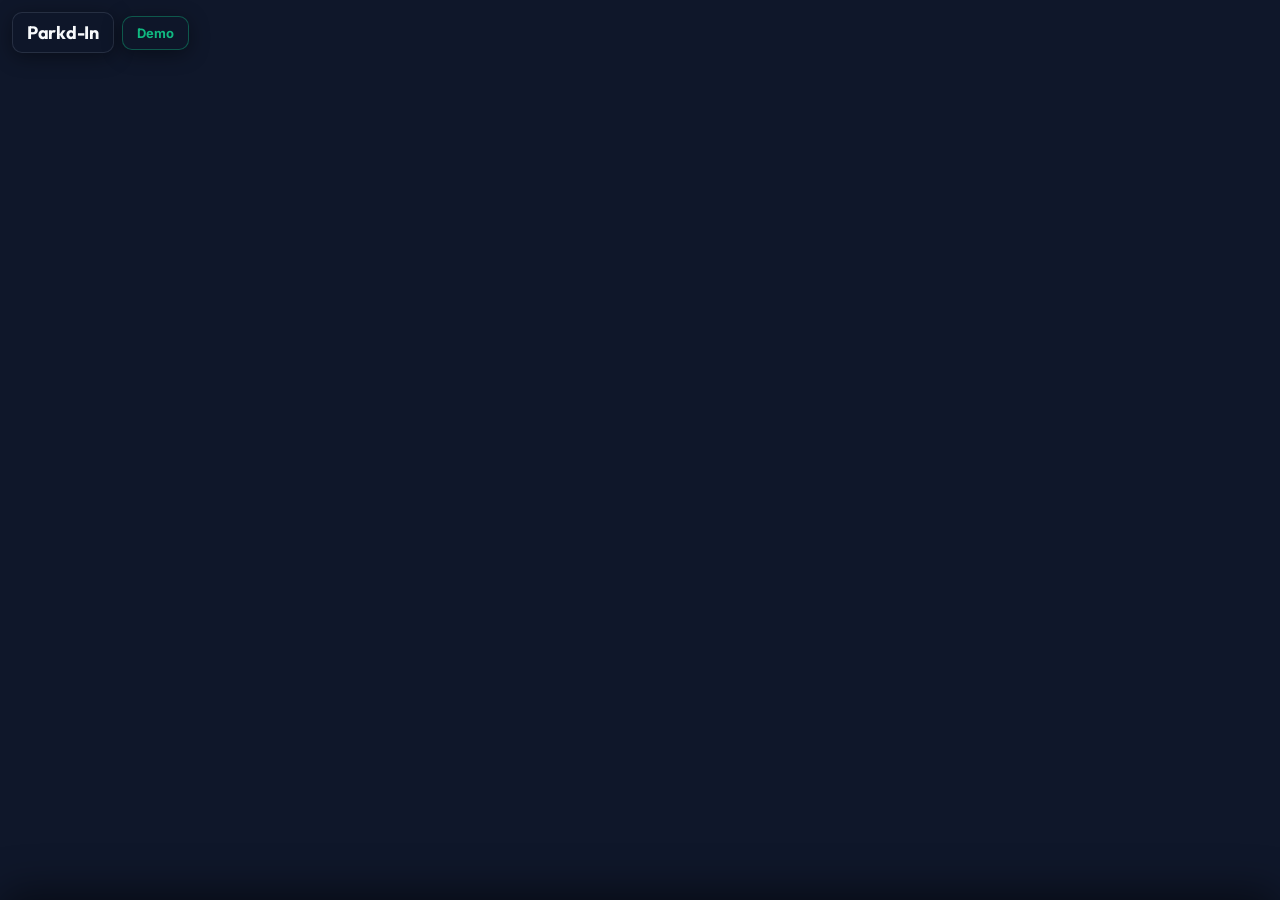
==== commit 898b8740: "feat: remove header bar, full-screen map, overlay controls in Level 1 sheet Header bar (56px) remove" ====
--- a/public/index.html
+++ b/public/index.html
@@ -23,41 +23,28 @@
   <body>
 
     <!-- ------------------------------------------------------------------ -->
-    <!-- Header                                                               -->
-    <!-- ------------------------------------------------------------------ -->
-    <header class="app-header">
-      <div class="logo">
-        <span class="logo-text">Parkd-In</span>
-        <span class="logo-accent">PREDICTIVE</span>
-      </div>
-      <div class="status-badge">
-        <span class="status-dot"></span>
-        <span class="status-label">Live Predictions</span>
-      </div>
-    </header>
-
-    <!-- ------------------------------------------------------------------ -->
-    <!-- Map                                                                  -->
+    <!-- Full-bleed map — no header bar                                      -->
     <!-- ------------------------------------------------------------------ -->
     <main id="map-container">
       <div id="map"></div>
 
-      <!-- Top-left utility panel: overlay toggle + demo only -->
-      <div id="window-panel">
-        <button id="btn-overlay" class="overlay-toggle">Show all roads</button>
-        <button id="btn-demo" class="overlay-toggle demo-btn">Demo</button>
+      <!-- Floating top-left: logo pill + demo button -->
+      <div id="top-bar">
+        <div id="logo-pill">
+          <span class="logo-text">Parkd-In</span>
+        </div>
+        <button id="btn-demo" class="demo-float-btn">Demo</button>
       </div>
 
       <!-- ---------------------------------------------------------------- -->
-      <!-- Single bottom sheet — Level 0 (glance) / 1 (list) / 2 (detail)  -->
+      <!-- Single bottom sheet — Level 0 / 1 / 2                           -->
       <!-- ---------------------------------------------------------------- -->
       <div id="bottom-sheet" class="sheet-hidden">
 
-        <!-- Drag handle — tap or swipe to navigate levels -->
+        <!-- Drag handle -->
         <div class="sheet-handle" id="sheet-handle"></div>
 
-        <!-- ── Level 0 ─────────────────────────────────────────────────── -->
-        <!-- Collapsed glance card: tier chip · street name · walk time     -->
+        <!-- ── Level 0 ── glance card ──────────────────────────────────── -->
         <div class="sheet-l0">
           <div class="glance-row" id="glance-row">
             <div class="tier-chip" id="glance-tier"></div>
@@ -69,9 +56,10 @@
           </div>
         </div>
 
-        <!-- ── Level 1 ─────────────────────────────────────────────────── -->
-        <!-- Top-5 results list + time window pill                          -->
+        <!-- ── Level 1 ── results + overlay controls ───────────────────── -->
         <div class="sheet-l1">
+
+          <!-- Fixed header + time pill (do not scroll) -->
           <div class="l1-header">
             <div class="l1-title-row">
               <span class="l1-title">Nearest parking</span>
@@ -80,7 +68,6 @@
             <button class="sheet-x" id="rec-close" aria-label="Close">&#xD7;</button>
           </div>
 
-          <!-- Time window segmented control (thumb-reachable, contextual) -->
           <div class="time-pill-wrap">
             <div class="time-pill" role="group" aria-label="Prediction window">
               <button class="time-btn" data-mins="5"  aria-pressed="false">5 min</button>
@@ -89,11 +76,62 @@
             </div>
           </div>
 
-          <ul class="result-list" id="rec-list"></ul>
-        </div>
-
-        <!-- ── Level 2 ─────────────────────────────────────────────────── -->
-        <!-- Segment detail: prediction grid, Navigate, report expander     -->
+          <!-- Scrollable area: results → overlay toggle → legend → source -->
+          <div class="l1-scroll">
+
+            <ul class="result-list" id="rec-list"></ul>
+
+            <!-- Road overlay section (below results, scroll to discover) -->
+            <div class="l1-overlay-section">
+
+              <div class="overlay-divider"></div>
+
+              <div class="overlay-toggle-row">
+                <span class="overlay-toggle-label">Show all roads</span>
+                <button
+                  id="btn-overlay"
+                  class="toggle-switch"
+                  role="switch"
+                  aria-checked="false"
+                  aria-label="Show all roads overlay"
+                >
+                  <span class="toggle-thumb"></span>
+                </button>
+              </div>
+
+              <div class="overlay-legend">
+                <p class="legend-title">Road availability key</p>
+                <div class="legend-items">
+                  <div class="legend-item">
+                    <span class="legend-line" style="background:var(--tierA)"></span>
+                    <span class="legend-label">Very likely free</span>
+                  </div>
+                  <div class="legend-item">
+                    <span class="legend-line" style="background:var(--tierB)"></span>
+                    <span class="legend-label">Likely free</span>
+                  </div>
+                  <div class="legend-item">
+                    <span class="legend-line" style="background:var(--tierC)"></span>
+                    <span class="legend-label">Mixed availability</span>
+                  </div>
+                  <div class="legend-item">
+                    <span class="legend-line" style="background:var(--tierD)"></span>
+                    <span class="legend-label">Usually busy</span>
+                  </div>
+                </div>
+                <p class="legend-source">
+                  Predictions based on Camden CPZ enforcement patterns &amp; crowd reports
+                  &middot; Road data: OpenStreetMap contributors
+                </p>
+              </div>
+
+            </div><!-- /l1-overlay-section -->
+
+          </div><!-- /l1-scroll -->
+
+        </div><!-- /sheet-l1 -->
+
+        <!-- ── Level 2 ── segment detail ───────────────────────────────── -->
         <div class="sheet-l2">
           <div class="l2-topbar">
             <button class="sheet-back" id="sheet-back">&#8249; Back</button>
@@ -107,7 +145,6 @@
               <div id="sheet-walk"></div>
             </div>
 
-            <!-- 5 / 10 / 15 min prediction grid -->
             <div class="pred-grid">
               <div class="pred-cell">
                 <div class="pred-label">5 min</div>
@@ -128,12 +165,10 @@
 
             <div id="sheet-hint-text"></div>
 
-            <!-- Primary CTA -->
             <a id="sheet-navigate" href="#" target="_blank" rel="noopener" class="primary-btn">
               Navigate here
             </a>
 
-            <!-- Crowd-report (secondary expander — lower priority than Navigate) -->
             <div class="report-expander">
               <button class="report-toggle" id="report-toggle" aria-expanded="false">
                 <span>Report parking status</span>
@@ -155,7 +190,7 @@
 
       </div><!-- /bottom-sheet -->
 
-      <!-- Toast notification (slide-up pill) -->
+      <!-- Toast notification -->
       <div id="toast" class="toast" aria-live="polite"></div>
 
     </main>
--- a/public/styles.css
+++ b/public/styles.css
@@ -1,6 +1,6 @@
 /**
- * Parkd-In | Styles v2
- * Single-sheet redesign — dark glassmorphism, driver-first.
+ * Parkd-In | Styles v3
+ * Full-screen map, floating top-bar, single-sheet drawer.
  */
 
 /* =========================================================================
@@ -16,13 +16,14 @@
   --blue:        #3b82f6;
   --green:       #10b981;
 
-  /* Probability tier palette — higher contrast than previous */
+  /* Probability tier palette */
   --tierA:       #22c55e;   /* Very likely  */
   --tierB:       #84cc16;   /* Likely       */
   --tierC:       #f59e0b;   /* Mixed        */
   --tierD:       #ef4444;   /* Unlikely     */
 
   --shadow:      0 -8px 40px rgba(0, 0, 0, 0.50);
+  --shadow-up:   0 4px 20px rgba(0, 0, 0, 0.40);
   --blur:        blur(14px);
   --r-xl:        20px;
   --r-lg:        14px;
@@ -40,116 +41,90 @@
   font-family: "Inter", system-ui, sans-serif;
   background: var(--bg);
   color: var(--text);
-  height: 100vh;
+  width: 100vw;
   height: 100dvh;
-  width: 100vw;
-  display: flex;
-  flex-direction: column;
   overflow: hidden;
 }
 
-h1, h2, h3, .logo-text {
-  font-family: "Outfit", system-ui, sans-serif;
-  font-weight: 700;
-}
-
-/* =========================================================================
-   Header
-   ========================================================================= */
-.app-header {
-  height: 56px;
-  background: var(--bg);
-  display: flex;
-  justify-content: space-between;
-  align-items: center;
-  padding: 0 20px;
-  border-bottom: 1px solid var(--stroke);
-  z-index: 20;
-  flex-shrink: 0;
-  box-shadow: 0 2px 12px rgba(0, 0, 0, 0.4);
-}
-
-.logo { display: flex; align-items: center; gap: 10px; }
-.logo-text { font-size: 22px; letter-spacing: -0.5px; }
-
-.logo-accent {
-  font-size: 10px; font-weight: 600;
-  padding: 3px 7px;
-  background: var(--blue);
-  border-radius: 4px;
-  text-transform: uppercase;
-  letter-spacing: 1.5px;
-}
-
-.status-badge {
-  background: rgba(16, 185, 129, 0.10);
-  border: 1px solid rgba(16, 185, 129, 0.20);
-  padding: 5px 12px;
-  border-radius: 20px;
-  display: flex; align-items: center; gap: 8px;
-}
-
-.status-dot {
-  width: 7px; height: 7px; border-radius: 50%;
-  background: var(--green);
-  box-shadow: 0 0 8px var(--green);
-  animation: pulse 2s infinite ease-in-out;
-}
-
-.status-label { font-size: 12px; font-weight: 500; color: var(--green); }
-
-/* =========================================================================
-   Map container
+/* =========================================================================
+   Map container — full bleed, no header
    ========================================================================= */
 #map-container {
-  flex-grow: 1;
   position: relative;
   width: 100%;
+  height: 100dvh;
   overflow: hidden;
 }
 
 #map { width: 100%; height: 100%; }
 
 /* =========================================================================
-   Window panel (top-left) — simplified: overlay + demo only
-   ========================================================================= */
-#window-panel {
+   Floating top-bar (logo pill + demo button)
+   ========================================================================= */
+#top-bar {
   position: absolute;
-  top: 12px; left: 12px;
+  top: calc(12px + env(safe-area-inset-top, 0px));
+  left: 12px;
   z-index: 10;
+  display: flex;
+  align-items: center;
+  gap: 8px;
+}
+
+#logo-pill {
   background: var(--glass);
   backdrop-filter: var(--blur);
   -webkit-backdrop-filter: var(--blur);
   border: 1px solid var(--stroke);
   border-radius: var(--r-md);
-  padding: 8px 12px;
-  display: flex; align-items: center; gap: 8px;
-}
-
-.overlay-toggle {
-  background: transparent;
-  color: var(--muted);
-  border: 1px solid var(--stroke);
-  border-radius: 6px;
-  padding: 4px 10px;
-  font-size: 12px;
+  padding: 8px 14px;
+  box-shadow: var(--shadow-up);
+}
+
+.logo-text {
+  font-family: "Outfit", system-ui, sans-serif;
+  font-size: 18px;
+  font-weight: 700;
+  letter-spacing: -0.3px;
+  color: var(--text);
+}
+
+.demo-float-btn {
+  background: var(--glass);
+  backdrop-filter: var(--blur);
+  -webkit-backdrop-filter: var(--blur);
+  border: 1px solid rgba(16, 185, 129, 0.40);
+  border-radius: var(--r-md);
+  padding: 8px 14px;
+  font-size: 13px;
+  font-weight: 700;
   font-family: "Inter", sans-serif;
+  color: var(--green);
   cursor: pointer;
-  white-space: nowrap;
-  transition: color 0.2s, border-color 0.2s;
-}
-.overlay-toggle:hover { color: var(--text); border-color: rgba(255,255,255,0.3); }
-
-.demo-btn {
-  color: var(--green);
-  border-color: rgba(16, 185, 129, 0.4);
-  font-weight: 600;
-}
-.demo-btn:hover {
+  box-shadow: var(--shadow-up);
+  transition: color 0.2s, border-color 0.2s, background 0.2s;
+  -webkit-tap-highlight-color: transparent;
+}
+.demo-float-btn:hover {
   color: #fff;
   border-color: var(--green);
-  background: rgba(16, 185, 129, 0.15);
-}
+  background: rgba(16, 185, 129, 0.18);
+}
+
+/* =========================================================================
+   Mapbox control overrides — GPS only, pushed below top-bar
+   ========================================================================= */
+.mapboxgl-ctrl-top-right {
+  top: calc(12px + env(safe-area-inset-top, 0px)) !important;
+}
+
+.mapboxgl-ctrl-group {
+  background: var(--glass) !important;
+  border: 1px solid var(--stroke) !important;
+  backdrop-filter: var(--blur) !important;
+  box-shadow: var(--shadow-up) !important;
+}
+.mapboxgl-ctrl-icon { filter: invert(1); }
 
 /* =========================================================================
    Destination pin
@@ -168,7 +143,7 @@
 #bottom-sheet {
   position: absolute;
   bottom: 0; left: 0; right: 0;
-  height: 100%;          /* full height of map-container */
+  height: 100%;
   z-index: 30;
 
   background: var(--glass);
@@ -183,19 +158,18 @@
   flex-direction: column;
   overflow: hidden;
 
-  /* translateY exposes different amounts from the bottom */
   transform: translateY(100%);
   transition: transform 320ms var(--ease-snap);
   will-change: transform;
 }
 
-/* Level transitions — GPU-composited, no height animation */
+/* Level snap points — translateY exposes different heights from the bottom */
 #bottom-sheet.sheet-hidden { transform: translateY(100%); }
-#bottom-sheet.level0       { transform: translateY(calc(100% - 96px)); }
-#bottom-sheet.level1       { transform: translateY(calc(100% - 55dvh)); }
-#bottom-sheet.level2       { transform: translateY(calc(100% - 88dvh)); }
-
-/* Level content — only the active level is shown */
+#bottom-sheet.level0       { transform: translateY(calc(100% - 96px  - env(safe-area-inset-bottom, 0px))); }
+#bottom-sheet.level1       { transform: translateY(calc(100% - 55dvh - env(safe-area-inset-bottom, 0px))); }
+#bottom-sheet.level2       { transform: translateY(calc(100% - 88dvh - env(safe-area-inset-bottom, 0px))); }
+
+/* Level content — CSS hides inactive levels; JS also sets display directly  */
 .sheet-l0,
 .sheet-l1,
 .sheet-l2 {
@@ -224,21 +198,18 @@
   background: rgba(148, 163, 184, 0.35);
 }
 
-/* ── Shared sheet controls ── */
+/* ── Shared controls ── */
 .sheet-x {
   background: transparent; border: none;
-  color: var(--muted);
-  font-size: 20px; line-height: 1;
-  cursor: pointer; padding: 4px 10px;
-  flex-shrink: 0;
+  color: var(--muted); font-size: 20px; line-height: 1;
+  cursor: pointer; padding: 4px 10px; flex-shrink: 0;
   -webkit-tap-highlight-color: transparent;
 }
 .sheet-x:hover { color: var(--text); }
 
 .sheet-back {
   background: transparent; border: none;
-  color: var(--blue);
-  font-size: 15px; font-weight: 600;
+  color: var(--blue); font-size: 15px; font-weight: 600;
   cursor: pointer; padding: 4px 10px;
   -webkit-tap-highlight-color: transparent;
 }
@@ -257,7 +228,6 @@
   -webkit-tap-highlight-color: transparent;
 }
 
-/* Tier chip — circular icon badge */
 .tier-chip {
   width: 44px; height: 44px;
   border-radius: 50%;
@@ -274,60 +244,41 @@
 .tier-chip[data-tier="D"] { border-color: var(--tierD); color: var(--tierD); }
 
 .glance-info { min-width: 0; }
-
 .glance-street {
   font-size: 16px; font-weight: 700;
-  font-family: "Outfit", sans-serif;
+  font-family: "Outfit", system-ui, sans-serif;
   white-space: nowrap; overflow: hidden; text-overflow: ellipsis;
   line-height: 1.2;
 }
-
-.glance-sub {
-  font-size: 12px; color: var(--muted); font-weight: 500;
-  margin-top: 2px;
-}
-
-.glance-walk {
-  font-size: 15px; font-weight: 800;
-  white-space: nowrap;
-  padding-left: 4px;
-}
-
-/* =========================================================================
-   Level 1 — Results list
+.glance-sub { font-size: 12px; color: var(--muted); font-weight: 500; margin-top: 2px; }
+.glance-walk { font-size: 15px; font-weight: 800; white-space: nowrap; padding-left: 4px; }
+
+/* =========================================================================
+   Level 1 — Results list + overlay controls
    ========================================================================= */
 .l1-header {
   display: flex; justify-content: space-between; align-items: center;
   padding: 0 4px 0 16px;
   flex-shrink: 0;
 }
-
 .l1-title-row { display: flex; align-items: baseline; gap: 8px; }
 .l1-title     { font-size: 15px; font-weight: 600; }
 .l1-subtitle  { font-size: 12px; color: var(--muted); }
 
-/* Time window pill (contextual — inside Level 1) */
-.time-pill-wrap {
-  padding: 8px 16px 10px;
-  flex-shrink: 0;
-}
-
+/* Time pill */
+.time-pill-wrap { padding: 8px 16px 10px; flex-shrink: 0; }
 .time-pill {
-  display: inline-flex;
-  gap: 4px; padding: 4px;
+  display: inline-flex; gap: 4px; padding: 4px;
   border-radius: 999px;
   background: rgba(15, 23, 42, 0.60);
   border: 1px solid var(--stroke);
 }
-
 .time-btn {
   appearance: none; border: none; cursor: pointer;
   background: transparent; color: var(--muted);
-  padding: 8px 16px;
-  border-radius: 999px;
-  font-family: "Inter", sans-serif;
-  font-size: 13px; font-weight: 700;
-  transition: background 0.15s, color 0.15s, outline-color 0.15s;
+  padding: 8px 16px; border-radius: 999px;
+  font-family: "Inter", sans-serif; font-size: 13px; font-weight: 700;
+  transition: background 0.15s, color 0.15s;
   -webkit-tap-highlight-color: transparent;
 }
 .time-btn[aria-pressed="true"] {
@@ -336,12 +287,18 @@
   outline: 1px solid rgba(59, 130, 246, 0.40);
 }
 
+/* Scrollable area below time pill */
+.l1-scroll {
+  flex: 1; min-height: 0;
+  overflow-y: auto;
+  /* padding-bottom handled by overlay-section */
+}
+
+/* Result list — inside l1-scroll, no individual overflow */
 .result-list {
   list-style: none;
-  overflow-y: auto;
-  flex: 1; min-height: 0;
-  padding: 2px 12px calc(16px + env(safe-area-inset-bottom, 0px));
   display: flex; flex-direction: column; gap: 8px;
+  padding: 2px 12px 0;
 }
 
 .result-item {
@@ -359,44 +316,123 @@
 .result-item:active { transform: scale(0.99); background: rgba(15,23,42,0.55); }
 
 .rank-badge {
-  width: 34px; height: 34px;
-  border-radius: 10px;
+  width: 34px; height: 34px; border-radius: 10px;
   display: grid; place-items: center;
   font-size: 14px; font-weight: 900;
-  font-family: "Outfit", sans-serif;
+  font-family: "Outfit", system-ui, sans-serif;
   background: rgba(59, 130, 246, 0.18);
   border: 1px solid rgba(59, 130, 246, 0.30);
-  color: var(--text);
-  flex-shrink: 0;
-}
-
+  color: var(--text); flex-shrink: 0;
+}
 .result-info { min-width: 0; }
-
 .result-name {
   font-size: 14px; font-weight: 600;
   white-space: nowrap; overflow: hidden; text-overflow: ellipsis;
 }
-
-.result-meta {
-  display: flex; gap: 6px; align-items: center;
-  margin-top: 2px;
-  font-size: 12px; font-weight: 600;
-}
-
+.result-meta { display: flex; gap: 6px; align-items: center; margin-top: 2px; font-size: 12px; font-weight: 600; }
 .result-walk { color: var(--muted); }
-
-.result-walk-right {
-  font-size: 13px; font-weight: 700;
-  color: var(--muted); white-space: nowrap;
-}
+.result-walk-right { font-size: 13px; font-weight: 700; color: var(--muted); white-space: nowrap; }
 
 .rec-empty {
   font-size: 13px; color: var(--muted);
   padding: 20px 4px; list-style: none;
   text-align: center; line-height: 1.6;
 }
-.rec-empty a {
-  color: var(--green); cursor: pointer; text-decoration: underline;
+.rec-empty a { color: var(--green); cursor: pointer; text-decoration: underline; }
+
+/* ── Road overlay section ── */
+.l1-overlay-section {
+  padding: 4px 12px calc(20px + env(safe-area-inset-bottom, 0px));
+}
+
+.overlay-divider {
+  height: 1px;
+  background: var(--stroke);
+  margin: 16px 0;
+}
+
+.overlay-toggle-row {
+  display: flex;
+  justify-content: space-between;
+  align-items: center;
+  margin-bottom: 14px;
+}
+
+.overlay-toggle-label {
+  font-size: 14px; font-weight: 600; color: var(--text);
+}
+
+/* iOS-style toggle switch */
+.toggle-switch {
+  width: 46px; height: 27px;
+  border-radius: 999px;
+  background: rgba(148, 163, 184, 0.25);
+  border: 1px solid var(--stroke);
+  cursor: pointer;
+  position: relative;
+  flex-shrink: 0;
+  transition: background 0.2s, border-color 0.2s;
+  -webkit-tap-highlight-color: transparent;
+}
+.toggle-switch[aria-checked="true"] {
+  background: var(--blue);
+  border-color: var(--blue);
+}
+.toggle-thumb {
+  position: absolute;
+  top: 3px; left: 3px;
+  width: 19px; height: 19px;
+  border-radius: 50%;
+  background: #fff;
+  box-shadow: 0 1px 4px rgba(0,0,0,0.35);
+  transition: transform 0.2s var(--ease-snap);
+  pointer-events: none;
+}
+.toggle-switch[aria-checked="true"] .toggle-thumb {
+  transform: translateX(19px);
+}
+
+/* Overlay legend */
+.overlay-legend {
+  background: rgba(15, 23, 42, 0.30);
+  border: 1px solid var(--stroke);
+  border-radius: var(--r-md);
+  padding: 12px 14px;
+}
+
+.legend-title {
+  font-size: 11px; font-weight: 700;
+  text-transform: uppercase; letter-spacing: 0.8px;
+  color: var(--muted);
+  margin-bottom: 10px;
+}
+
+.legend-items {
+  display: flex; flex-direction: column; gap: 8px;
+  margin-bottom: 12px;
+}
+
+.legend-item {
+  display: flex; align-items: center; gap: 10px;
+}
+
+/* Road line sample — short horizontal bar mimicking a map line */
+.legend-line {
+  width: 28px; height: 4px;
+  border-radius: 2px;
+  flex-shrink: 0;
+}
+
+.legend-label {
+  font-size: 13px; font-weight: 500; color: var(--text);
+}
+
+.legend-source {
+  font-size: 11px; color: var(--muted);
+  line-height: 1.5;
+  border-top: 1px solid var(--stroke);
+  padding-top: 10px;
+  margin-top: 2px;
 }
 
 /* =========================================================================
@@ -404,34 +440,24 @@
    ========================================================================= */
 .l2-topbar {
   display: flex; justify-content: space-between; align-items: center;
-  padding: 0 4px 0 4px;
-  flex-shrink: 0;
-}
-
+  padding: 0 4px; flex-shrink: 0;
+}
 .l2-scroll {
-  flex: 1; min-height: 0;
-  overflow-y: auto;
+  flex: 1; min-height: 0; overflow-y: auto;
   padding: 4px 16px calc(24px + env(safe-area-inset-bottom, 0px));
 }
-
 .l2-heading { margin-bottom: 16px; }
-
 #sheet-street {
   font-size: 20px; font-weight: 700;
-  font-family: "Outfit", sans-serif;
+  font-family: "Outfit", system-ui, sans-serif;
   margin-bottom: 4px;
 }
-
 #sheet-walk { font-size: 13px; color: var(--muted); }
 
-/* Prediction grid */
 .pred-grid {
-  display: grid;
-  grid-template-columns: repeat(3, 1fr);
-  gap: 8px;
-  margin-bottom: 14px;
-}
-
+  display: grid; grid-template-columns: repeat(3, 1fr);
+  gap: 8px; margin-bottom: 14px;
+}
 .pred-cell {
   border-radius: var(--r-md);
   border: 1px solid var(--stroke);
@@ -440,37 +466,23 @@
   display: flex; flex-direction: column; align-items: center; gap: 4px;
   min-height: 84px;
 }
-
-.pred-cell--mid { /* centred by grid — no extra rule needed */ }
-
 .pred-label {
   font-size: 11px; font-weight: 700;
-  text-transform: uppercase; letter-spacing: 0.6px;
-  color: var(--muted);
-}
-
-.pred-tier {
-  font-size: 13px; font-weight: 700;
-  text-align: center;
-}
-
-.pred-pct {
-  font-size: 11px; color: var(--muted); font-weight: 600;
-}
+  text-transform: uppercase; letter-spacing: 0.6px; color: var(--muted);
+}
+.pred-tier { font-size: 13px; font-weight: 700; text-align: center; }
+.pred-pct  { font-size: 11px; color: var(--muted); font-weight: 600; }
 
 #sheet-hint-text {
   font-size: 12px; color: var(--muted);
-  margin-bottom: 16px;
-  line-height: 1.5; min-height: 18px;
-}
-
-/* Primary CTA — Navigate */
+  margin-bottom: 16px; line-height: 1.5; min-height: 18px;
+}
+
 .primary-btn {
   display: block; text-align: center;
   background: rgba(59, 130, 246, 0.95);
   color: #fff; text-decoration: none;
-  border-radius: 16px;
-  padding: 15px;
+  border-radius: 16px; padding: 15px;
   font-size: 15px; font-weight: 700;
   margin-bottom: 12px;
   box-shadow: 0 8px 24px rgba(59, 130, 246, 0.28);
@@ -479,134 +491,82 @@
 }
 .primary-btn:active { transform: scale(0.985); filter: brightness(0.92); }
 
-/* Crowd-report expander */
 .report-expander {
-  border-radius: var(--r-md);
-  border: 1px solid var(--stroke);
-  background: rgba(15, 23, 42, 0.20);
-  overflow: hidden;
-  margin-bottom: 12px;
-}
-
+  border-radius: var(--r-md); border: 1px solid var(--stroke);
+  background: rgba(15, 23, 42, 0.20); overflow: hidden; margin-bottom: 12px;
+}
 .report-toggle {
   width: 100%; padding: 13px 14px;
   display: flex; justify-content: space-between; align-items: center;
-  background: transparent; border: none;
-  cursor: pointer;
-  color: var(--muted);
-  font-size: 13px; font-weight: 600;
+  background: transparent; border: none; cursor: pointer;
+  color: var(--muted); font-size: 13px; font-weight: 600;
   font-family: "Inter", sans-serif;
   -webkit-tap-highlight-color: transparent;
 }
-
 .report-chevron {
-  font-size: 18px;
-  display: inline-block;
+  font-size: 18px; display: inline-block;
   transition: transform 0.2s var(--ease-out);
 }
 .report-toggle[aria-expanded="true"] .report-chevron { transform: rotate(90deg); }
-
 .report-body { padding: 0 12px 12px; }
-
-.report-btns {
-  display: grid; grid-template-columns: repeat(3, 1fr); gap: 8px;
-}
-
+.report-btns { display: grid; grid-template-columns: repeat(3, 1fr); gap: 8px; }
 .btn-report {
   height: 44px; border-radius: 12px;
   border: 1px solid var(--stroke);
   background: rgba(15, 23, 42, 0.30);
-  color: var(--text);
-  font-size: 12px; font-weight: 700;
-  font-family: "Inter", sans-serif;
-  cursor: pointer;
+  color: var(--text); font-size: 12px; font-weight: 700;
+  font-family: "Inter", sans-serif; cursor: pointer;
   transition: opacity 0.15s;
   -webkit-tap-highlight-color: transparent;
 }
-.btn-report:hover { opacity: 0.80; }
 .btn-report:active { opacity: 0.65; }
 
-#report-status {
-  font-size: 13px; color: var(--muted);
-  min-height: 18px; text-align: center;
-}
-
-/* =========================================================================
-   Toast (slide-up pill)
+#report-status { font-size: 13px; color: var(--muted); min-height: 18px; text-align: center; }
+
+/* =========================================================================
+   Toast
    ========================================================================= */
 .toast {
   position: absolute;
-  bottom: 108px; left: 50%;
+  bottom: calc(108px + env(safe-area-inset-bottom, 0px));
+  left: 50%;
   transform: translateX(-50%) translateY(8px);
   z-index: 40;
   background: rgba(15, 23, 42, 0.96);
   border: 1px solid var(--stroke);
-  backdrop-filter: var(--blur);
-  -webkit-backdrop-filter: var(--blur);
-  color: var(--text);
-  padding: 10px 18px;
-  border-radius: 999px;
-  font-size: 14px; font-weight: 500;
-  white-space: nowrap;
-  opacity: 0;
-  pointer-events: none;
+  backdrop-filter: var(--blur); -webkit-backdrop-filter: var(--blur);
+  color: var(--text); padding: 10px 18px;
+  border-radius: 999px; font-size: 14px; font-weight: 500;
+  white-space: nowrap; opacity: 0; pointer-events: none;
   transition: opacity 180ms var(--ease-out), transform 180ms var(--ease-out);
 }
-.toast.show {
-  opacity: 1;
-  transform: translateX(-50%) translateY(0);
-}
-
-/* =========================================================================
-   Circular P-markers (injected by map.js)
+.toast.show { opacity: 1; transform: translateX(-50%) translateY(0); }
+
+/* =========================================================================
+   Circular P-markers
    ========================================================================= */
 .parking-marker {
-  cursor: pointer;
-  user-select: none;
-  -webkit-tap-highlight-color: transparent;
-}
-
+  cursor: pointer; user-select: none;
+  -webkit-tap-highlight-color: transparent;
+}
 .marker-pin {
-  width: 44px; height: 44px;
-  border-radius: 50%;
+  width: 44px; height: 44px; border-radius: 50%;
   background: rgba(15, 23, 42, 0.92);
-  border: 3px solid;         /* colour set inline from tier */
+  border: 3px solid;
   display: flex; align-items: center; justify-content: center;
   box-shadow: 0 2px 12px rgba(0, 0, 0, 0.60);
   transition: transform 0.12s var(--ease-out);
 }
 .marker-pin:active { transform: scale(0.90); }
-
 .marker-rank {
-  font-size: 17px; font-weight: 900;
-  color: #fff;
-  font-family: "Outfit", sans-serif;
-  line-height: 1;
-}
-
-/* Rank-1 pulse — subtle ripple in tier-A green */
-.marker-pin.pulse {
-  animation: markerPulse 2.2s infinite ease-out;
-}
-
-/* =========================================================================
-   Mapbox control overrides
-   ========================================================================= */
-.mapboxgl-ctrl-group {
-  background: var(--glass) !important;
-  border: 1px solid var(--stroke) !important;
-  backdrop-filter: var(--blur) !important;
-}
-.mapboxgl-ctrl-icon { filter: invert(1); }
+  font-size: 17px; font-weight: 900; color: #fff;
+  font-family: "Outfit", system-ui, sans-serif; line-height: 1;
+}
+.marker-pin.pulse { animation: markerPulse 2.2s infinite ease-out; }
 
 /* =========================================================================
    Animations
    ========================================================================= */
-@keyframes pulse {
-  0%, 100% { opacity: 1;   transform: scale(1);   }
-  50%       { opacity: 0.5; transform: scale(1.1); }
-}
-
 @keyframes markerPulse {
   0%   { box-shadow: 0 2px 12px rgba(0,0,0,0.6), 0 0 0  0px rgba(34,197,94,0.55); }
   70%  { box-shadow: 0 2px 12px rgba(0,0,0,0.6), 0 0 0 12px rgba(34,197,94,0);    }
@@ -617,11 +577,10 @@
    Mobile adjustments
    ========================================================================= */
 @media (max-width: 480px) {
-  .app-header  { padding: 0 14px; height: 52px; }
-  .logo-text   { font-size: 19px; }
-  #window-panel { flex-wrap: wrap; max-width: calc(100vw - 110px); }
-  .glance-street { font-size: 15px; }
-  #sheet-street  { font-size: 18px; }
-  .pred-cell     { min-height: 76px; }
-  .time-btn      { padding: 8px 12px; }
-}
+  .glance-street  { font-size: 15px; }
+  #sheet-street   { font-size: 18px; }
+  .pred-cell      { min-height: 76px; }
+  .time-btn       { padding: 8px 12px; }
+  .logo-text      { font-size: 16px; }
+  .demo-float-btn { font-size: 12px; padding: 7px 11px; }
+}
